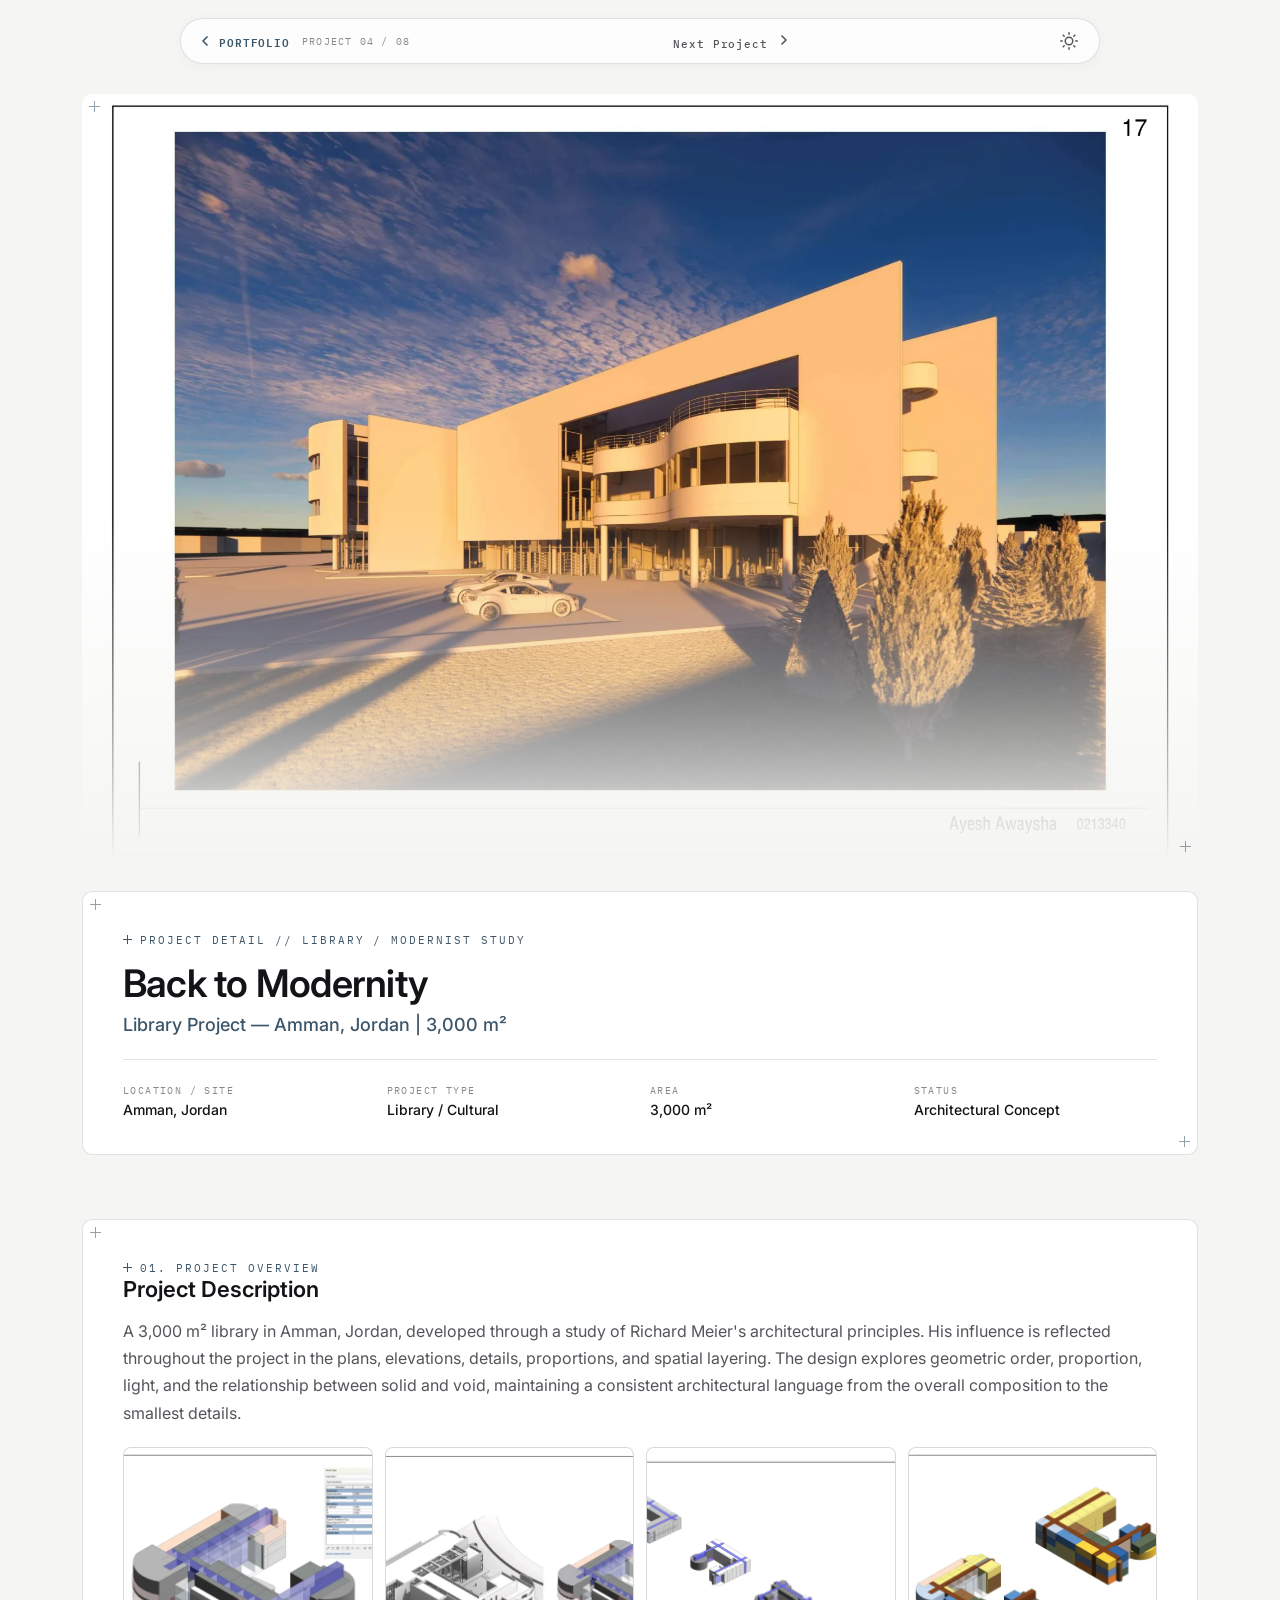
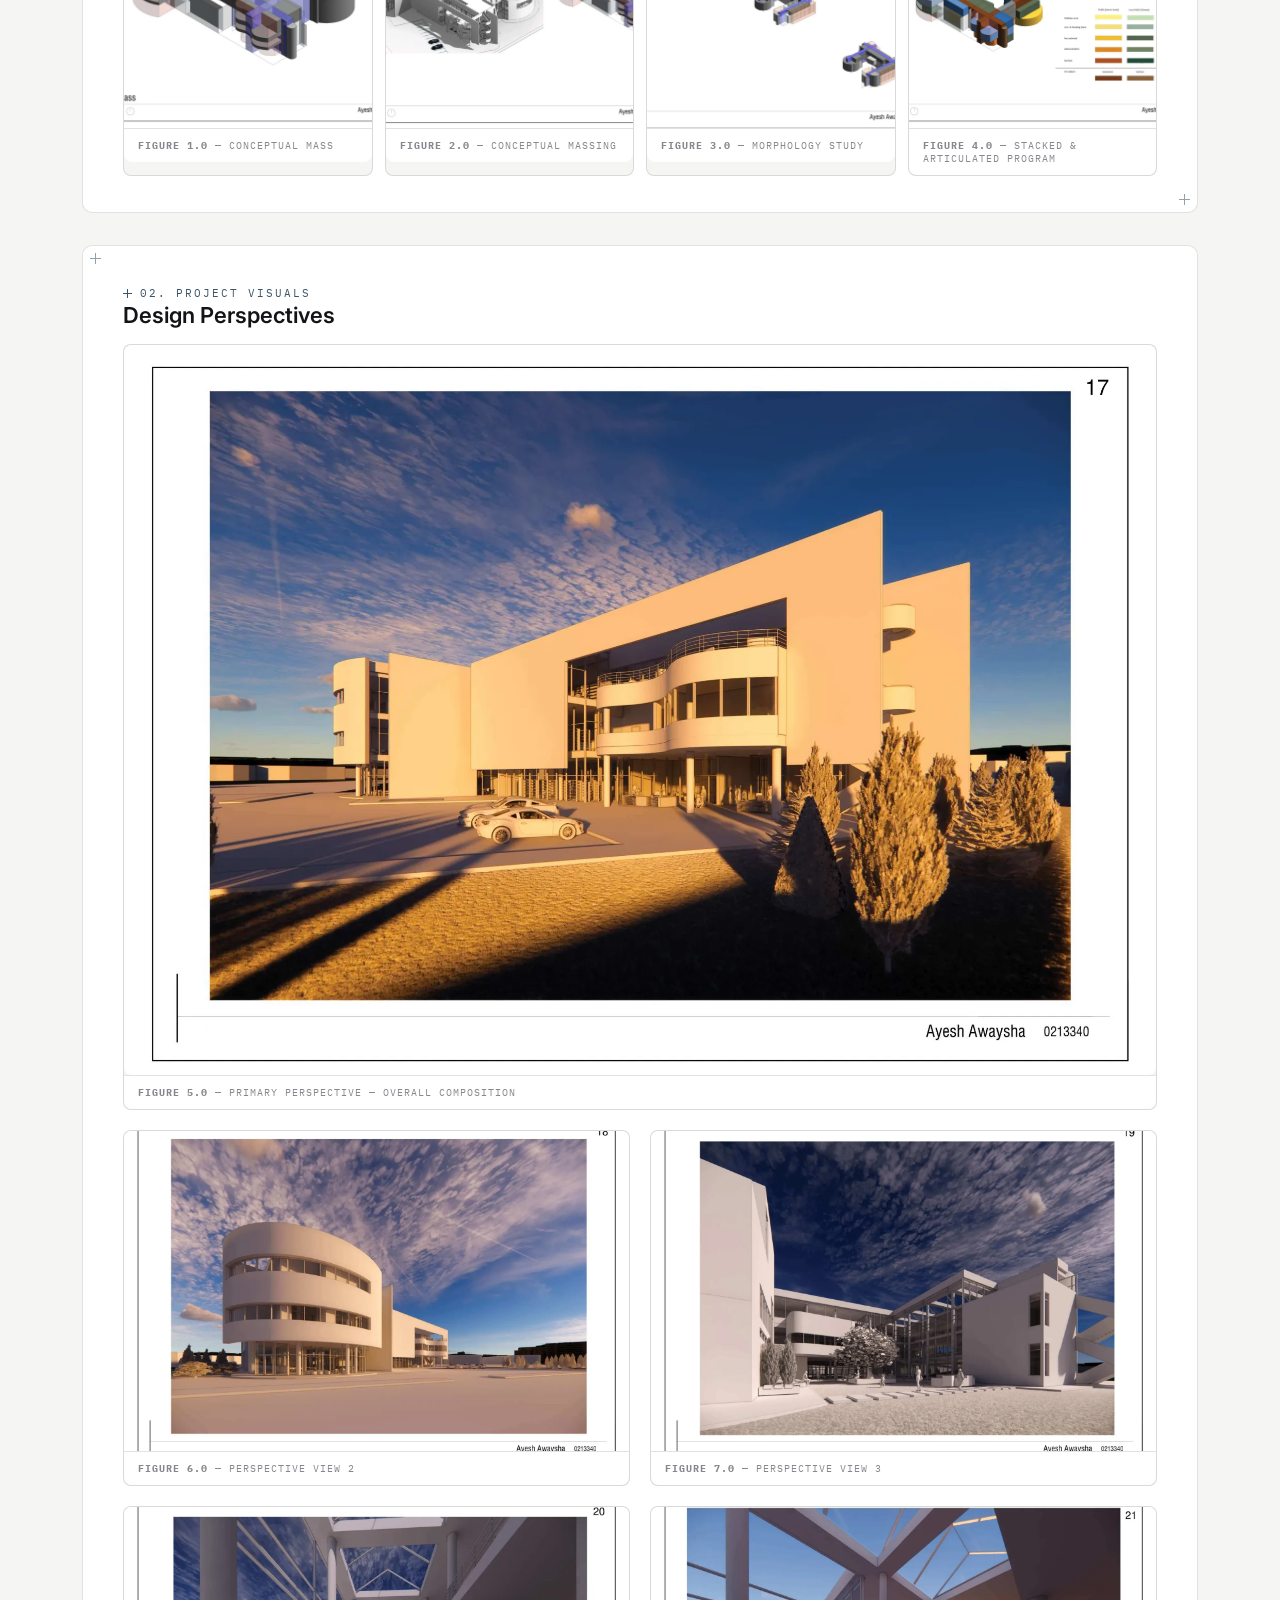
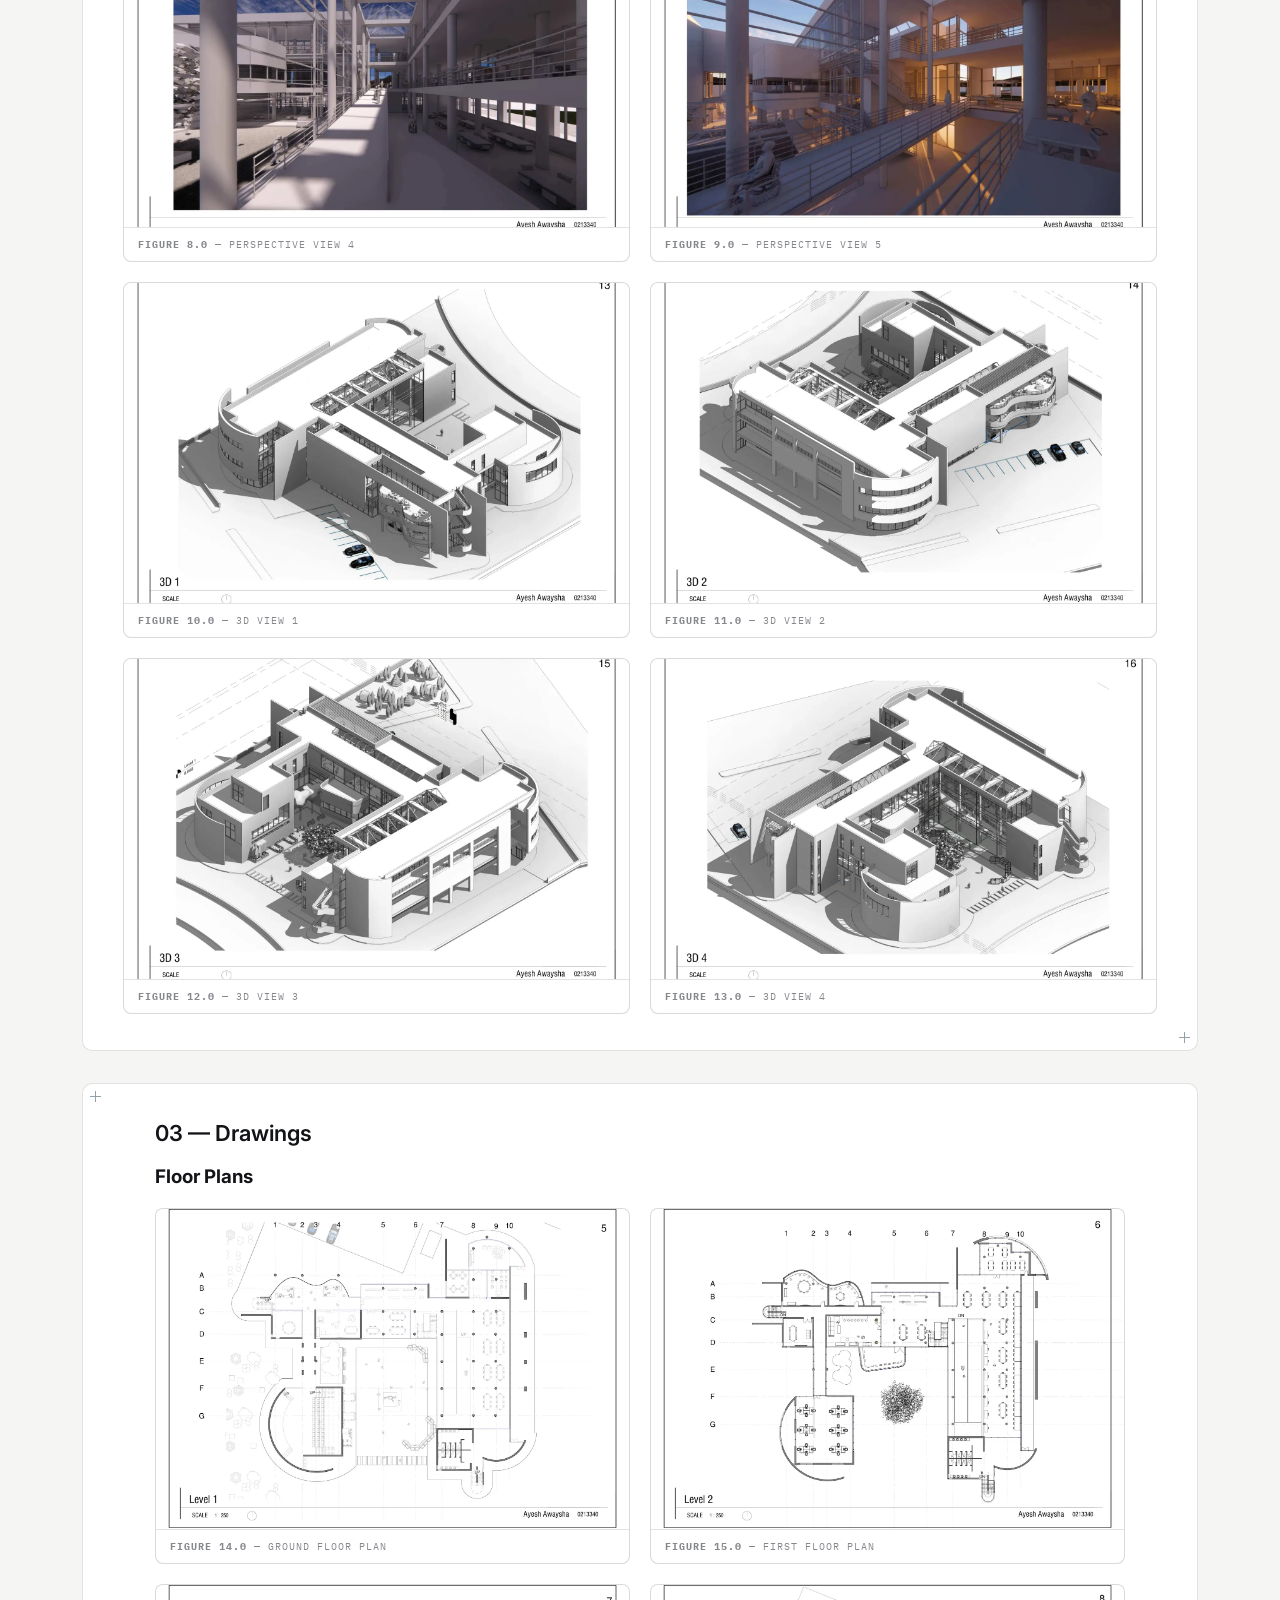
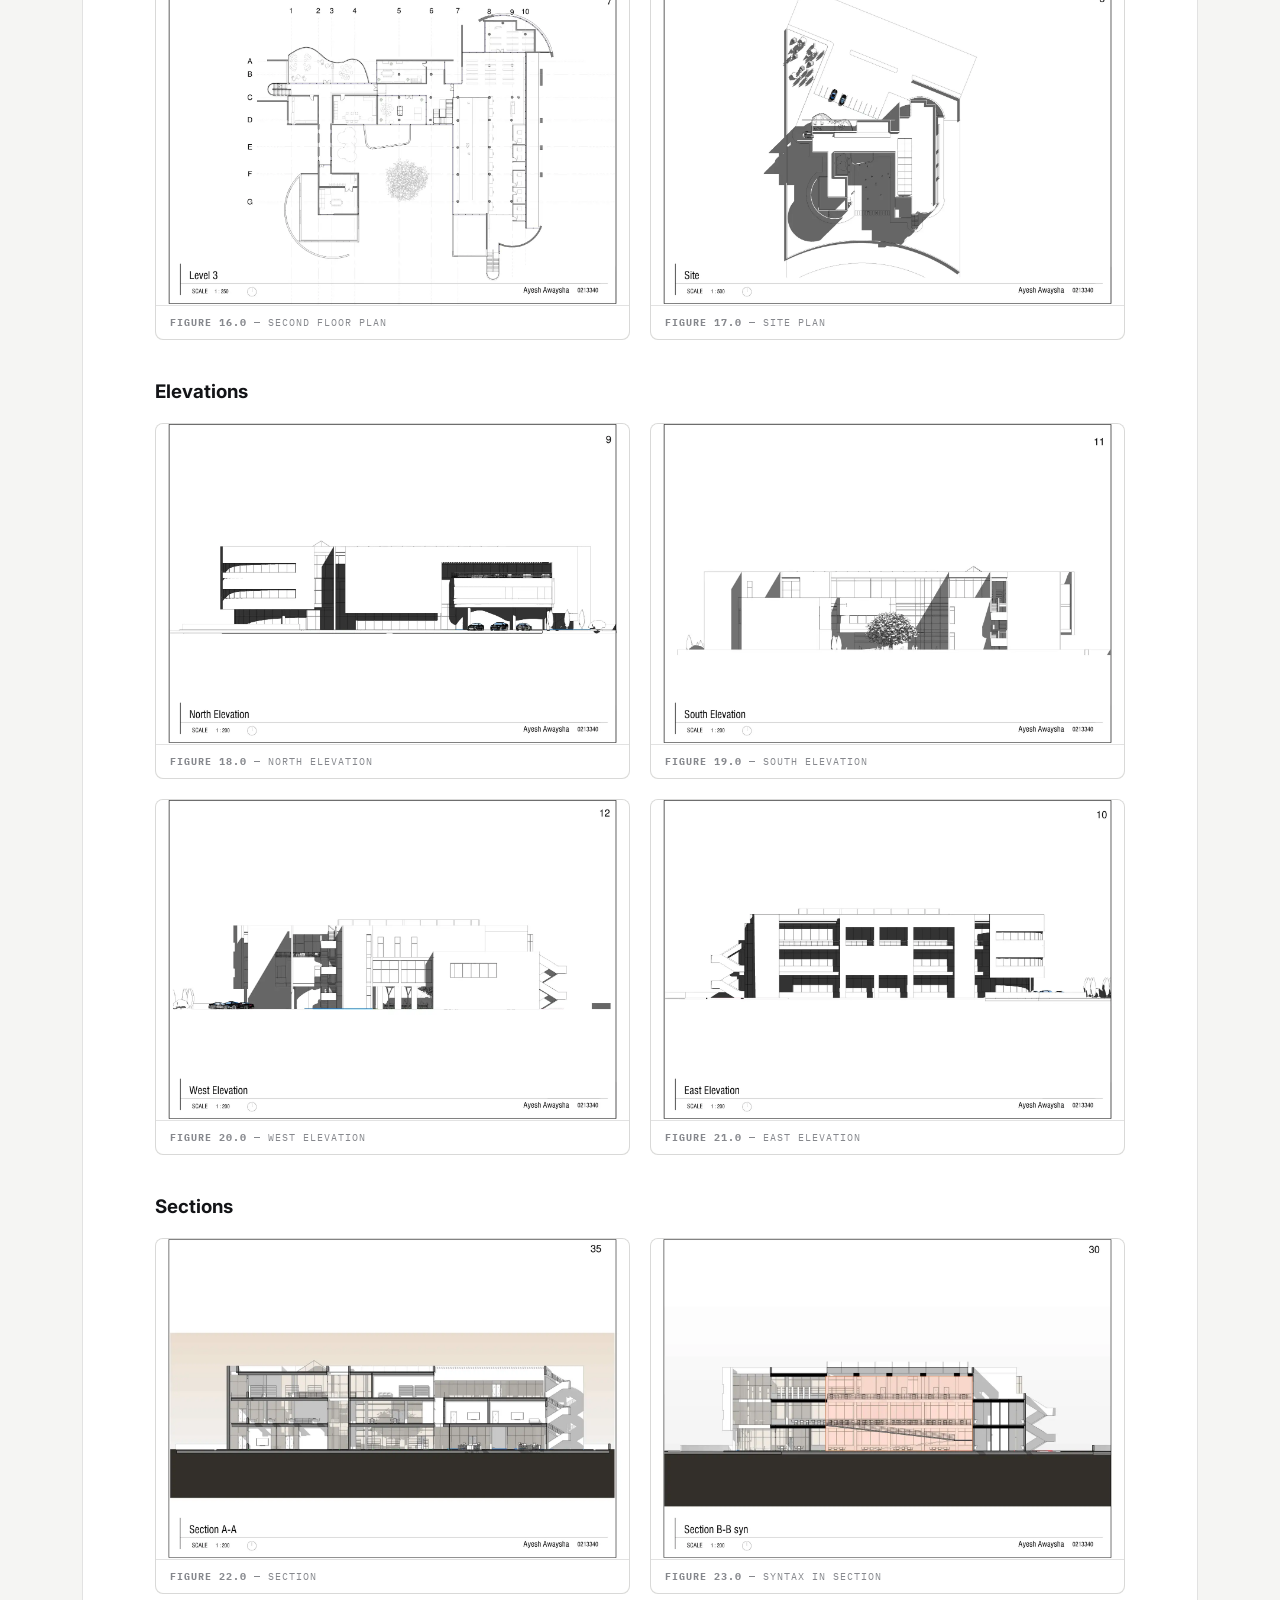
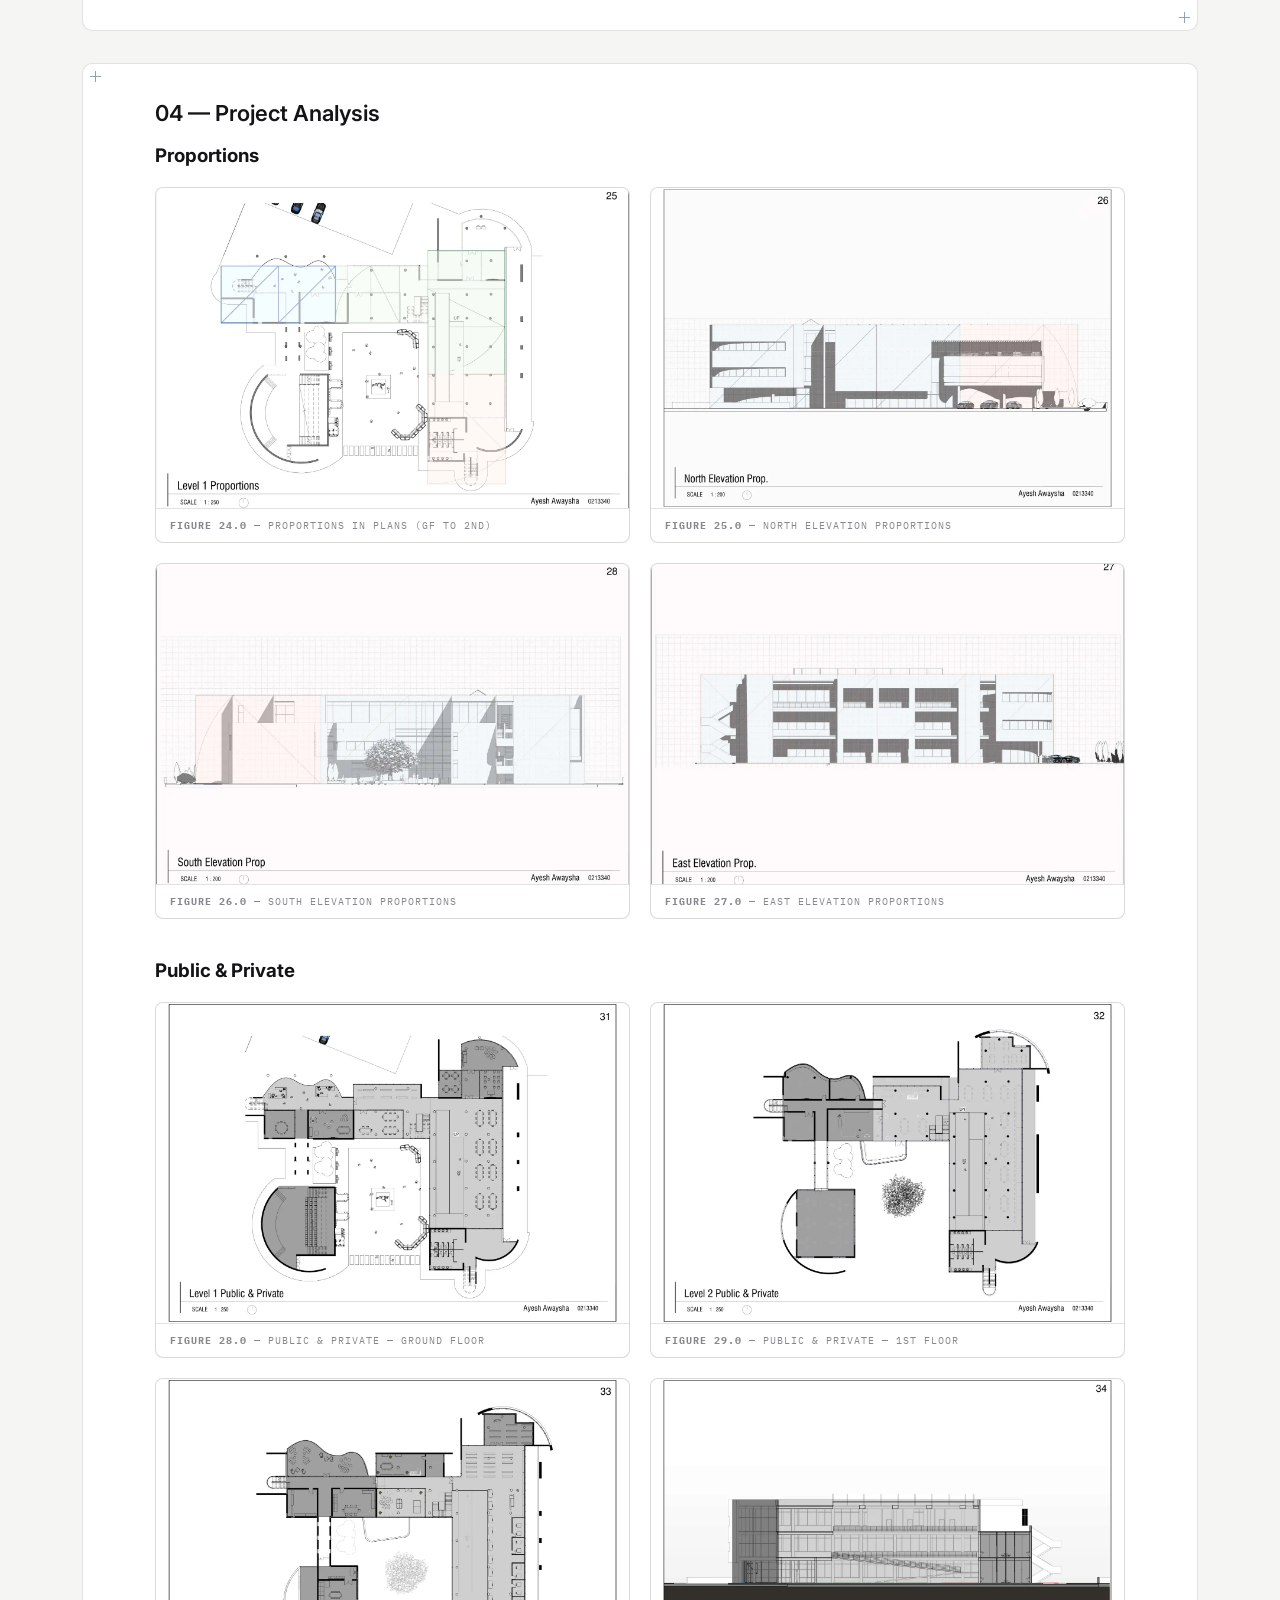
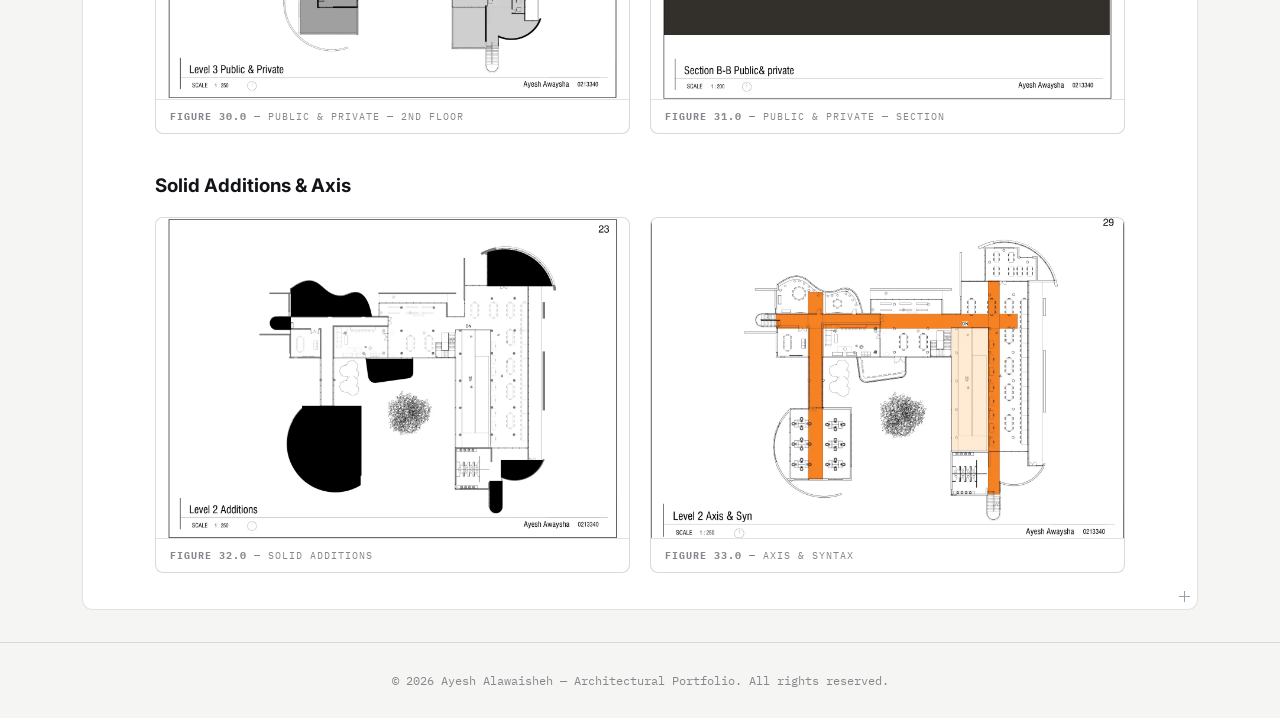
==== back-to-modernity.html @ 9405afe4 "back to modernity library" ====
<!DOCTYPE html>
<html lang="en">
<head>
  <meta charset="UTF-8">
  <meta name="viewport" content="width=device-width, initial-scale=1.0">
  <title>Back to Modernity | Ayesh Alawaisheh Portfolio</title>
  <meta name="description" content="Back to Modernity — Library Project, Amman, Jordan. A 3,000 m² library exploring Richard Meier's architectural principles.">
  <link rel="preconnect" href="https://fonts.googleapis.com">
  <link rel="preconnect" href="https://fonts.gstatic.com" crossorigin>
  <link href="https://fonts.googleapis.com/css2?family=IBM+Plex+Mono:ital,wght@0,400;0,500;0,600;1,400&family=Inter:wght@300;400;500;600;700&display=swap" rel="stylesheet">
  
  <link rel="stylesheet" href="project-style.css">
</head>
<body>

  <!-- Floating Nav -->
  <div class="nav-outer">
    <nav class="pill">
      <a href="index.html#work" class="back-btn">
        <svg width="16" height="16" viewBox="0 0 24 24" fill="none" stroke="currentColor" stroke-width="2.5" stroke-linecap="round" stroke-linejoin="round"><polyline points="15 18 9 12 15 6"/></svg> <span>Portfolio</span>
      </a>
      <div class="nav-project-tag mono">PROJECT 04 / 08</div>
      <a href="water-as-a-catalyzer.html" class="nav-next-btn">Next Project <svg width="16" height="16" viewBox="0 0 24 24" fill="none" stroke="currentColor" stroke-width="2.5" stroke-linecap="round" stroke-linejoin="round"><polyline points="9 18 15 12 9 6"/></svg></a>
      <button class="theme-toggle" id="themeToggle" aria-label="Toggle theme" title="Toggle dark/light mode">
        <svg class="sun-moon" viewBox="0 0 24 24" width="18" height="18" fill="none" stroke="currentColor" stroke-width="2" stroke-linecap="round" stroke-linejoin="round">
          <circle class="sun" cx="12" cy="12" r="5"/>
          <path class="moon" d="M12 3a9 9 0 1 0 9 9c-4 0-7-3-7-7 0-1 .2-2 .7-3z"/>
          <g class="rays">
            <line x1="12" y1="1" x2="12" y2="3"/><line x1="12" y1="21" x2="12" y2="23"/>
            <line x1="4.22" y1="4.22" x2="5.64" y2="5.64"/><line x1="18.36" y1="18.36" x2="19.78" y2="19.78"/>
            <line x1="1" y1="12" x2="3" y2="12"/><line x1="21" y1="12" x2="23" y2="12"/>
            <line x1="4.22" y1="19.78" x2="5.64" y2="18.36"/><line x1="18.36" y1="5.64" x2="19.78" y2="4.22"/>
          </g>
        </svg>
      </button>
    </nav>
  </div>

  <main class="wrap">
    <!-- Hero Header -->
    <section class="project-hero reveal-card">
      <div class="hero-image-wrap bp">
        <img src="modernity-hero.webp" alt="Back to Modernity" class="hero-img">
        <div class="hero-fade"></div>
      </div>

      <div class="project-header-card bp">
        <div class="eyebrow">PROJECT DETAIL // LIBRARY / MODERNIST STUDY</div>
        <h1>Back to Modernity</h1>
        <div class="project-subtitle">Library Project — Amman, Jordan | 3,000 m&sup2;</div>

        <div class="meta-grid">
          <div class="meta-item">
            <span class="meta-label">Location / Site</span>
            <span class="meta-value">Amman, Jordan</span>
          </div>
          <div class="meta-item">
            <span class="meta-label">Project Type</span>
            <span class="meta-value">Library / Cultural</span>
          </div>
          <div class="meta-item">
            <span class="meta-label">Area</span>
            <span class="meta-value">3,000 m&sup2;</span>
          </div>
          <div class="meta-item">
            <span class="meta-label">Status</span>
            <span class="meta-value">Architectural Concept</span>
          </div>
        </div>
      </div>
    </section>

    <!-- Overview Section -->
    <section class="section-card bp reveal-card">
      <div class="eyebrow">01. PROJECT OVERVIEW</div>
      <h2 class="section-title">Project Description</h2>
      <p class="project-summary">A 3,000 m&sup2; library in Amman, Jordan, developed through a study of Richard Meier's architectural principles. His influence is reflected throughout the project in the plans, elevations, details, proportions, and spatial layering. The design explores geometric order, proportion, light, and the relationship between solid and void, maintaining a consistent architectural language from the overall composition to the smallest details.</p>

      <div class="project-grid-4col" style="margin-top:20px;">
        <div class="project-grid-item">
          <img src="modernity-mass-concept.webp" alt="Conceptual mass" class="clickable-img">
          <span class="site-image-label"><strong>Figure 1.0</strong> — Conceptual mass</span>
        </div>
        <div class="project-grid-item">
          <img src="modernity-mass-nassing.webp" alt="Conceptual massing" class="clickable-img">
          <span class="site-image-label"><strong>Figure 2.0</strong> — Conceptual massing</span>
        </div>
        <div class="project-grid-item">
          <img src="modernity-morphology.webp" alt="Morphology" class="clickable-img">
          <span class="site-image-label"><strong>Figure 3.0</strong> — Morphology study</span>
        </div>
        <div class="project-grid-item">
          <img src="modernity-program.webp" alt="Stacked program" class="clickable-img">
          <span class="site-image-label"><strong>Figure 4.0</strong> — Stacked &amp; articulated program</span>
        </div>
      </div>
    </section>

    <!-- Project Visuals -->
    <section class="section-card bp reveal-card">
      <div class="eyebrow">02. PROJECT VISUALS</div>
      <h2 class="section-title">Design Perspectives</h2>

      <div class="site-image-wide">
        <img src="modernity-hero.webp" alt="Hero perspective" class="clickable-img">
        <span class="site-image-label"><strong>Figure 5.0</strong> — Primary perspective — overall composition</span>
      </div>

      <div class="project-grid-2col" style="margin-top:20px;">
        <div class="project-grid-item">
          <img src="modernity-pers-2.webp" alt="Perspective 2" class="clickable-img">
          <span class="site-image-label"><strong>Figure 6.0</strong> — Perspective view 2</span>
        </div>
        <div class="project-grid-item">
          <img src="modernity-pers-3.webp" alt="Perspective 3" class="clickable-img">
          <span class="site-image-label"><strong>Figure 7.0</strong> — Perspective view 3</span>
        </div>
      </div>
      <div class="project-grid-2col" style="margin-top:20px;">
        <div class="project-grid-item">
          <img src="modernity-pers-4.webp" alt="Perspective 4" class="clickable-img">
          <span class="site-image-label"><strong>Figure 8.0</strong> — Perspective view 4</span>
        </div>
        <div class="project-grid-item">
          <img src="modernity-pers-5.webp" alt="Perspective 5" class="clickable-img">
          <span class="site-image-label"><strong>Figure 9.0</strong> — Perspective view 5</span>
        </div>
      </div>

      <div class="project-grid-2col" style="margin-top:20px;">
        <div class="project-grid-item">
          <img src="modernity-3d-1.webp" alt="3D view 1" class="clickable-img">
          <span class="site-image-label"><strong>Figure 10.0</strong> — 3D view 1</span>
        </div>
        <div class="project-grid-item">
          <img src="modernity-3d-2.webp" alt="3D view 2" class="clickable-img">
          <span class="site-image-label"><strong>Figure 11.0</strong> — 3D view 2</span>
        </div>
      </div>
      <div class="project-grid-2col" style="margin-top:20px;">
        <div class="project-grid-item">
          <img src="modernity-3d-3.webp" alt="3D view 3" class="clickable-img">
          <span class="site-image-label"><strong>Figure 12.0</strong> — 3D view 3</span>
        </div>
        <div class="project-grid-item">
          <img src="modernity-3d-4.webp" alt="3D view 4" class="clickable-img">
          <span class="site-image-label"><strong>Figure 13.0</strong> — 3D view 4</span>
        </div>
      </div>
    </section>

    <section class="section-card bp reveal-card">
      <div class="wrap">
        <h2 class="section-title">03 — Drawings</h2>

        <h3 class="subsection-title">Floor Plans</h3>
        <div class="project-grid-2col" style="margin-top:20px;">
          <div class="project-grid-item">
            <img src="modernity-plan-gf.webp" alt="Ground floor plan" class="clickable-img">
            <span class="site-image-label"><strong>Figure 14.0</strong> — Ground Floor Plan</span>
          </div>
          <div class="project-grid-item">
            <img src="modernity-plan-first.webp" alt="First floor plan" class="clickable-img">
            <span class="site-image-label"><strong>Figure 15.0</strong> — First Floor Plan</span>
          </div>
        </div>
        <div class="project-grid-2col" style="margin-top:20px;">
          <div class="project-grid-item">
            <img src="modernity-plan-second.webp" alt="Second floor plan" class="clickable-img">
            <span class="site-image-label"><strong>Figure 16.0</strong> — Second Floor Plan</span>
          </div>
          <div class="project-grid-item">
            <img src="modernity-plan-site.webp" alt="Site plan" class="clickable-img">
            <span class="site-image-label"><strong>Figure 17.0</strong> — Site Plan</span>
          </div>
        </div>

        <h3 class="subsection-title" style="margin-top:40px;">Elevations</h3>
        <div class="project-grid-2col" style="margin-top:20px;">
          <div class="project-grid-item">
            <img src="modernity-elev-north.webp" alt="North elevation" class="clickable-img">
            <span class="site-image-label"><strong>Figure 18.0</strong> — North Elevation</span>
          </div>
          <div class="project-grid-item">
            <img src="modernity-elev-south.webp" alt="South elevation" class="clickable-img">
            <span class="site-image-label"><strong>Figure 19.0</strong> — South Elevation</span>
          </div>
        </div>
        <div class="project-grid-2col" style="margin-top:20px;">
          <div class="project-grid-item">
            <img src="modernity-elev-west.webp" alt="West elevation" class="clickable-img">
            <span class="site-image-label"><strong>Figure 20.0</strong> — West Elevation</span>
          </div>
          <div class="project-grid-item">
            <img src="modernity-elev-east.webp" alt="East elevation" class="clickable-img">
            <span class="site-image-label"><strong>Figure 21.0</strong> — East Elevation</span>
          </div>
        </div>

        <h3 class="subsection-title" style="margin-top:40px;">Sections</h3>
        <div class="project-grid-2col" style="margin-top:20px;">
          <div class="project-grid-item">
            <img src="modernity-section.webp" alt="Section" class="clickable-img">
            <span class="site-image-label"><strong>Figure 22.0</strong> — Section</span>
          </div>
          <div class="project-grid-item">
            <img src="modernity-syntax-section.webp" alt="Syntax in section" class="clickable-img">
            <span class="site-image-label"><strong>Figure 23.0</strong> — Syntax in Section</span>
          </div>
        </div>
      </div>
    </section>

    <section class="section-card bp reveal-card">
      <div class="wrap">
        <h2 class="section-title">04 — Project Analysis</h2>

        <h3 class="subsection-title">Proportions</h3>

        <div class="project-grid-2col" style="margin-top:20px;">
          <div class="project-grid-item">
            <img src="modernity-prop-plan.webp" alt="Proportions in plans" class="clickable-img">
            <span class="site-image-label"><strong>Figure 24.0</strong> — Proportions in Plans (GF to 2nd)</span>
          </div>
          <div class="project-grid-item">
            <img src="modernity-prop-north.webp" alt="North elevation proportions" class="clickable-img">
            <span class="site-image-label"><strong>Figure 25.0</strong> — North Elevation Proportions</span>
          </div>
        </div>
        <div class="project-grid-2col" style="margin-top:20px;">
          <div class="project-grid-item">
            <img src="modernity-prop-south.webp" alt="South elevation proportions" class="clickable-img">
            <span class="site-image-label"><strong>Figure 26.0</strong> — South Elevation Proportions</span>
          </div>
          <div class="project-grid-item">
            <img src="modernity-prop-east.webp" alt="East elevation proportions" class="clickable-img">
            <span class="site-image-label"><strong>Figure 27.0</strong> — East Elevation Proportions</span>
          </div>
        </div>

        <h3 class="subsection-title" style="margin-top:40px;">Public & Private</h3>
        <div class="project-grid-2col" style="margin-top:20px;">
          <div class="project-grid-item">
            <img src="modernity-pp-gf.webp" alt="Public and private GF" class="clickable-img">
            <span class="site-image-label"><strong>Figure 28.0</strong> — Public & Private — Ground Floor</span>
          </div>
          <div class="project-grid-item">
            <img src="modernity-pp-first.webp" alt="Public and private 1st floor" class="clickable-img">
            <span class="site-image-label"><strong>Figure 29.0</strong> — Public & Private — 1st Floor</span>
          </div>
        </div>
        <div class="project-grid-2col" style="margin-top:20px;">
          <div class="project-grid-item">
            <img src="modernity-pp-second.webp" alt="Public and private 2nd floor" class="clickable-img">
            <span class="site-image-label"><strong>Figure 30.0</strong> — Public & Private — 2nd Floor</span>
          </div>
          <div class="project-grid-item">
            <img src="modernity-pp-section.webp" alt="Public and private in section" class="clickable-img">
            <span class="site-image-label"><strong>Figure 31.0</strong> — Public & Private — Section</span>
          </div>
        </div>

        <h3 class="subsection-title" style="margin-top:40px;">Solid Additions & Axis</h3>
        <div class="project-grid-2col" style="margin-top:20px;">
          <div class="project-grid-item">
            <img src="modernity-solid-additions.webp" alt="Solid additions" class="clickable-img">
            <span class="site-image-label"><strong>Figure 32.0</strong> — Solid Additions</span>
          </div>
          <div class="project-grid-item">
            <img src="modernity-axis-syntax.webp" alt="Axis and syntax" class="clickable-img">
            <span class="site-image-label"><strong>Figure 33.0</strong> — Axis & Syntax</span>
          </div>
        </div>
      </div>
    </section>
  </main>

  <footer>
    <div class="wrap mono" style="font-size:12px;">
      &copy; 2026 Ayesh Alawaisheh — Architectural Portfolio. All rights reserved.
    </div>
  </footer>

<script>
(function() {
  var cards = document.querySelectorAll('.reveal-card');
  var observer = new IntersectionObserver(function(entries) {
    entries.forEach(function(entry) {
      if (entry.isIntersecting) {
        entry.target.classList.add('visible');
      } else {
        entry.target.classList.remove('visible');
      }
    });
  }, { threshold: 0.15 });
  cards.forEach(function(card) { observer.observe(card); });
})();
</script>

<div id="lightbox" class="lightbox">
  <span class="lightbox-close" onclick="closeLightbox()">&times;</span>
  <span class="lightbox-nav lightbox-prev" onclick="navigateLightbox(-1)">&#10094;</span>
  <span class="lightbox-nav lightbox-next" onclick="navigateLightbox(1)">&#10095;</span>
  <img class="lightbox-content" id="lightbox-img">
  <span class="lightbox-counter" id="lightbox-counter"></span>
</div>

<script>
var lightboxImages = [];
var currentIndex = 0;

document.querySelectorAll('.clickable-img').forEach(function(img, i) {
  lightboxImages.push(img);
  img.addEventListener('click', function(e) {
    e.stopPropagation();
    currentIndex = i;
    openLightbox();
  });
});

function openLightbox() {
  var img = document.getElementById('lightbox-img');
  img.classList.remove('fade-out');
  img.src = lightboxImages[currentIndex].src;
  document.getElementById('lightbox-counter').textContent = (currentIndex + 1) + ' / ' + lightboxImages.length;
  document.getElementById('lightbox').style.display = 'flex';
}

function navigateLightbox(dir) {
  var img = document.getElementById('lightbox-img');
  img.classList.add('fade-out');
  setTimeout(function() {
    currentIndex += dir;
    if (currentIndex < 0) currentIndex = lightboxImages.length - 1;
    if (currentIndex >= lightboxImages.length) currentIndex = 0;
    img.src = lightboxImages[currentIndex].src;
    img.classList.remove('fade-out');
    document.getElementById('lightbox-counter').textContent = (currentIndex + 1) + ' / ' + lightboxImages.length;
  }, 200);
}

function closeLightbox() {
  document.getElementById('lightbox').style.display = 'none';
}

document.getElementById('lightbox').addEventListener('click', function(e) {
  if (e.target === this) closeLightbox();
});

document.addEventListener('keydown', function(e) {
  if (document.getElementById('lightbox').style.display === 'flex') {
    if (e.key === 'ArrowLeft') { e.preventDefault(); navigateLightbox(-1); }
    if (e.key === 'ArrowRight') { e.preventDefault(); navigateLightbox(1); }
    if (e.key === 'Escape') { e.preventDefault(); closeLightbox(); }
  }
});
</script>

<script>
(function() {
  var btn = document.getElementById('themeToggle');
  var saved = localStorage.getItem('theme') || 'light';
  document.documentElement.setAttribute('data-theme', saved);
  btn.addEventListener('click', function() {
    var current = document.documentElement.getAttribute('data-theme');
    var next = current === 'dark' ? 'light' : 'dark';
    document.documentElement.setAttribute('data-theme', next);
    localStorage.setItem('theme', next);
  });
})();
</script>

</body>
</html>
---- project-style.css ----
﻿:root {
      --max: 1180px;
      --radius: 10px;
    }
    [data-theme="light"]{
      --bg: #F5F5F3;
      --bg-soft: #EFEFEC;
      --surface: #FFFFFF;
      --surface-2: #E7E6E1;
      --border: rgba(17,18,20,0.12);
      --border-strong: rgba(17,18,20,0.24);
      --text: #131417;
      --text-soft: #53555A;
      --text-dim: #86888D;
      --accent: #3C5568;
      --accent-soft: rgba(60,85,104,0.10);
    }
    [data-theme="dark"]{
      --bg: #121212;
      --bg-soft: #1A1A1A;
      --surface: #1E1E1E;
      --surface-2: #282828;
      --border: rgba(255,255,255,0.10);
      --border-strong: rgba(255,255,255,0.20);
      --text: #F0F0F0;
      --text-soft: #B0B0B0;
      --text-dim: #787878;
      --accent: #8AB0D6;
      --accent-soft: rgba(138,176,214,0.12);
    }
    * { box-sizing: border-box; }
    html { scroll-behavior: smooth; }
    body {
      margin: 0; background: var(--bg); color: var(--text);
      font-family: 'Inter', sans-serif; font-weight: 400;
      -webkit-font-smoothing: antialiased;
      overflow-x: hidden;
    }
    ::selection { background: var(--accent); color: #FFFFFF; }
    .theme-toggle {
      background: none; border: none; cursor: pointer; line-height: 1;
      padding: 5px; border-radius: 6px; transition: background .2s; margin-left: auto;
      display: flex; align-items: center; justify-content: center;
      color: var(--text-soft);
    }
    .theme-toggle:hover { background: var(--surface-2); color: var(--text); }
    .sun-moon { transition: transform .4s ease; }
    .moon { opacity: 0; }
    [data-theme="dark"] .sun-moon { transform: rotate(90deg); }
    [data-theme="dark"] .sun { opacity: 0; }
    [data-theme="dark"] .rays { opacity: 0; }
    [data-theme="dark"] .moon { opacity: 1; }
    a { color: inherit; text-decoration: none; }
    img { max-width: 100%; display: block; }
    .wrap { max-width: var(--max); margin: 0 auto; padding: 0 32px; }
    @media (max-width: 700px) { .wrap { padding: 0 20px; } }
    .mono { font-family: 'IBM Plex Mono', monospace; }
    
    .eyebrow {
      font-family: 'IBM Plex Mono', monospace; font-size: 11px; letter-spacing: 0.18em;
      text-transform: uppercase; color: var(--accent);
      display: inline-flex; align-items: center; gap: 8px;
    }
    .eyebrow::before {
      content: ''; width: 9px; height: 9px; background-repeat: no-repeat;
      background-image:
        linear-gradient(var(--accent), var(--accent)),
        linear-gradient(var(--accent), var(--accent));
      background-size: 9px 1px, 1px 9px;
      background-position: center, center;
    }

    /* BLUEPRINT MARKS */
    .bp { position: relative; }
    .bp::before, .bp::after,
    .bp .bp-nw, .bp .bp-ne, .bp .bp-sw, .bp .bp-se {
      content: ''; position: absolute; width: 11px; height: 11px; pointer-events: none; opacity: 0.55;
      background-image:
        linear-gradient(var(--accent), var(--accent)),
        linear-gradient(var(--accent), var(--accent));
      background-repeat: no-repeat;
      background-size: 11px 1px, 1px 11px;
      background-position: center, center;
    }
    .bp::before { top: 7px; left: 7px; }
    .bp::after { bottom: 7px; right: 7px; }

    /* NAV BAR */
    .nav-outer {
      position: sticky; top: 18px; z-index: 100;
      display: flex; justify-content: center; padding: 0 20px;
    }
    nav.pill {
      width: 100%; max-width: 920px;
      display: flex; align-items: center; gap: 12px;
      background: color-mix(in srgb, var(--surface) 80%, transparent);
      backdrop-filter: blur(16px); -webkit-backdrop-filter: blur(16px);
      border: 1px solid var(--border); border-radius: 100px;
      padding: 8px 16px;
      box-shadow: 0 2px 12px rgba(0,0,0,0.04);
    }
    .back-btn {
      font-family: 'IBM Plex Mono', monospace; font-size: 11px; letter-spacing: 0.08em;
      text-transform: uppercase; color: var(--accent); font-weight: 600;
      display: flex; align-items: center; gap: 6px; transition: color .2s ease;
      white-space: nowrap;
    }
    .back-btn:hover { color: var(--text); }
    .back-btn:hover span:first-child {
      transform: translateX(-3px);
    }
    .back-btn span:first-child {
      font-size: clamp(14px, 2vw, 20px);
      line-height: 1;
      display: inline-block;
      transition: transform 0.2s ease;
    }

    .nav-project-tag {
      font-family: 'IBM Plex Mono', monospace; font-size: 10px; letter-spacing: 0.12em;
      color: var(--text-dim); text-transform: uppercase;
      margin-right: auto;
    }

    .nav-next-btn {
      font-family: 'IBM Plex Mono', monospace; font-size: 11px; letter-spacing: 0.08em;
      color: var(--text-soft); font-weight: 500; transition: color .2s ease;
      white-space: nowrap;
    }
    .nav-next-btn:hover { color: var(--accent); }

    /* HERO SECTION */
    .project-hero { padding: 48px 0 32px; }
    .project-header-card {
      background: var(--surface); border: 1px solid var(--border);
      border-radius: var(--radius); padding: 36px 40px; margin-bottom: 32px;
    }
    .project-hero h1 {
      font-size: 38px; font-weight: 600; margin: 12px 0 8px; letter-spacing: -0.02em; color: var(--text);
    }
    @media (max-width: 700px) { .project-hero h1 { font-size: 28px; } }
    .project-subtitle {
      font-size: 18px; color: var(--accent); font-weight: 500; margin-bottom: 24px;
    }

    /* META GRID */
    .meta-grid {
      display: grid; grid-template-columns: repeat(4, 1fr); gap: 20px;
      padding-top: 24px; border-top: 1px solid var(--border);
    }
    @media (max-width: 800px) { .meta-grid { grid-template-columns: repeat(2, 1fr); } }
    @media (max-width: 480px) { .meta-grid { grid-template-columns: 1fr; } }
    
    .meta-item { display: flex; flex-direction: column; gap: 4px; }
    .meta-label {
      font-family: 'IBM Plex Mono', monospace; font-size: 10px; letter-spacing: 0.14em;
      text-transform: uppercase; color: var(--text-dim);
    }
    .meta-value { font-size: 14px; font-weight: 500; color: var(--text); }

    /* HERO MEDIA CONTAINER */
    .hero-media {
      background: var(--surface); border: 1px solid var(--border);
      border-radius: var(--radius); overflow: hidden; margin-bottom: 40px;
    }

    /* SECTION BOXES */
    .section-card {
      background: var(--surface); border: 1px solid var(--border);
      border-radius: var(--radius); padding: 36px 40px; margin-bottom: 32px;
    }
    @media (max-width: 700px) { .section-card { padding: 24px 20px; } }
    
    .section-title {
      font-size: 22px; font-weight: 600; margin: 0 0 16px; color: var(--text);
      display: flex; align-items: center; justify-content: space-between; flex-wrap: wrap; gap: 10px;
    }

    .project-summary {
      font-size: 16px; line-height: 1.7; color: var(--text-soft); margin-bottom: 0;
    }

    /* PILLARS GRID */
    .pillars-grid {
      display: grid; grid-template-columns: repeat(3, 1fr); gap: 20px; margin-top: 24px;
    }
    @media (max-width: 800px) { .pillars-grid { grid-template-columns: 1fr; } }
    
    .pillar-card {
      background: var(--bg); border: 1px solid var(--border);
      border-radius: 8px; padding: 24px; transition: border-color .2s ease;
    }
    .pillar-card:hover { border-color: var(--accent); }
    .pillar-title { font-size: 15px; font-weight: 600; color: var(--accent); margin-bottom: 8px; }
    .pillar-text { font-size: 13px; line-height: 1.6; color: var(--text-soft); margin: 0; }

    /* GALLERY SKELETON GRID */
    .gallery-grid {
      display: grid; grid-template-columns: repeat(2, 1fr); gap: 24px; margin-top: 20px;
    }
    @media (max-width: 700px) { .gallery-grid { grid-template-columns: 1fr; } }

    .gallery-item {
      background: var(--bg); border: 1px solid var(--border);
      border-radius: 8px; overflow: hidden; display: flex; flex-direction: column;
    }
    .gallery-thumb {
      aspect-ratio: 16/10;
      background: repeating-linear-gradient(135deg, var(--surface-2), var(--surface-2) 10px, var(--surface) 10px, var(--surface) 20px);
      display: flex; flex-direction: column; align-items: center; justify-content: center;
      padding: 24px; text-align: center; border-bottom: 1px solid var(--border);
    }
    .gallery-caption {
      padding: 16px 20px; font-size: 13px; color: var(--text-soft); background: var(--surface);
    }
    .gallery-caption strong {
      display: block; font-family: 'IBM Plex Mono', monospace; font-size: 11px;
      color: var(--accent); text-transform: uppercase; margin-bottom: 4px;
    }

    /* SPECS TABLE */
    .specs-table {
      width: 100%; border-collapse: collapse; margin-top: 16px;
    }
    .specs-table th, .specs-table td {
      padding: 12px 16px; text-align: left; border-bottom: 1px solid var(--border); font-size: 13px;
    }
    .specs-table th {
      font-family: 'IBM Plex Mono', monospace; font-size: 11px; letter-spacing: 0.1em;
      text-transform: uppercase; color: var(--text-dim); background: var(--bg); width: 35%;
    }
    .specs-table td { color: var(--text-soft); }

    /* BOTTOM NAV */
    .project-nav-footer {
      display: flex; align-items: center; justify-content: space-between;
      gap: 20px; padding: 32px 0 60px; border-top: 1px solid var(--border); margin-top: 40px;
    }
    .proj-nav-link {
      display: flex; flex-direction: column; gap: 4px; padding: 16px 24px;
      background: var(--surface); border: 1px solid var(--border); border-radius: 8px;
      transition: all .25s ease; max-width: 45%;
    }
    .proj-nav-link:hover { border-color: var(--accent); transform: translateY(-2px); }
    .proj-nav-label {
      font-family: 'IBM Plex Mono', monospace; font-size: clamp(11px, 1.2vw, 14px); letter-spacing: 0.12em;
      text-transform: uppercase; color: var(--accent);
    }
    .proj-nav-title { font-size: 14px; font-weight: 600; color: var(--text); }

    /* FOOTER */
    /* DRAWINGS GRID */
    .drawings-grid {
      display: grid;
      grid-template-columns: repeat(2, 1fr);
      gap: 20px;
      margin-bottom: 24px;
    }
    @media (max-width: 700px) {
      .drawings-grid { grid-template-columns: 1fr; }
    }
    .drawings-grid .site-image {
      background: var(--bg);
      border: 1px solid var(--border);
      border-radius: 8px;
      transition: transform 0.4s cubic-bezier(0.22, 1, 0.36, 1), opacity 0.4s ease;
      position: relative;
      z-index: 1;
    }
    .drawings-grid .site-image img {
      width: 100%;
      height: auto;
      display: block;
      cursor: zoom-in;
      border-radius: 8px;
    }
    .drawings-grid .span-full {
      grid-column: 1 / -1;
    }
    .drawings-grid .site-image-label {
      display: block;
      padding: 10px 14px;
      font-family: 'IBM Plex Mono', monospace;
      font-size: 10px;
      letter-spacing: 0.1em;
      text-transform: uppercase;
      color: var(--text-dim);
      background: var(--surface);
      border-radius: 0 0 8px 8px;
      border-top: 1px solid var(--border);
    }
    .drawings-grid:has(.site-image:hover) .site-image:not(:hover) {
      transform: scale(0.92);
      opacity: 0.65;
      z-index: 0;
    }
    .drawings-grid .site-image:hover {
      transform: scale(1.05);
      z-index: 2;
    }

    /* SITE ANALYSIS */
    .site-analysis-grid {
      display: grid;
      grid-template-columns: repeat(3, 1fr);
      gap: 20px;
      margin-bottom: 24px;
    }
    @media (max-width: 700px) {
      .site-analysis-grid { grid-template-columns: 1fr; }
    }
    .site-image-wide {
      margin-bottom: 20px;
      background: var(--bg);
      border: 1px solid var(--border);
      border-radius: 8px;
    }
    .site-image-wide img {
      width: 100%;
      height: auto;
      display: block;
    }
    .site-image {
      background: var(--bg);
      border: 1px solid var(--border);
      border-radius: 8px;
    }
    .site-image img, .site-image-wide img {
      width: 100%;
      height: auto;
      display: block;
      cursor: zoom-in;
      border-radius: 8px;
    }
    .site-image-label {
      display: block;
      padding: 10px 14px;
      font-family: 'IBM Plex Mono', monospace;
      font-size: 10px;
      letter-spacing: 0.1em;
      text-transform: uppercase;
      color: var(--text-dim);
      background: var(--surface);
      border-radius: 0 0 8px 8px;
      border-top: 1px solid var(--border);
    }

    /* MORPH GRID */
    .morph-grid {
      display: grid;
      grid-template-columns: repeat(3, 1fr);
      gap: 16px;
    }
    @media (max-width: 700px) {
      .morph-grid { grid-template-columns: 1fr; }
    }
    .morph-item {
      background: var(--bg);
      border: 1px solid var(--border);
      border-radius: 8px;
      overflow: hidden;
      transition: transform 0.4s cubic-bezier(0.22, 1, 0.36, 1), opacity 0.4s ease;
      position: relative;
      z-index: 1;
    }
    .morph-item img {
      width: 100%;
      height: auto;
      display: block;
      cursor: zoom-in;
    }
    .morph-grid:has(.morph-item:hover) .morph-item:not(:hover) {
      transform: scale(0.92);
      opacity: 0.65;
      z-index: 0;
    }
    .morph-grid .morph-item:hover {
      transform: scale(1.05);
      z-index: 2;
    }

    /* IMAGE HOVER ZOOM */
    .site-image, .site-image-wide {
      transition: transform 0.4s cubic-bezier(0.22, 1, 0.36, 1), opacity 0.4s ease;
      position: relative;
      z-index: 1;
    }
    .site-analysis-grid:has(.site-image:hover) .site-image:not(:hover) {
      transform: scale(0.92);
      opacity: 0.65;
      z-index: 0;
    }
    .site-analysis-grid .site-image:hover {
      transform: scale(1.05);
      z-index: 2;
    }
    .site-image-wide:hover {
      transform: scale(1.02);
    }

    /* SCROLL REVEAL */
    .reveal-card {
      opacity: 0;
      transform: scale(0.96) rotate(-0.4deg);
      transition: opacity 0.7s cubic-bezier(0.22, 1, 0.36, 1), transform 0.7s cubic-bezier(0.22, 1, 0.36, 1);
    }
    .reveal-card.visible {
      opacity: 1;
      transform: scale(1) rotate(0deg);
    }

    /* PROJECT 2-COL GRID */
    .project-grid-2col {
      display: grid;
      grid-template-columns: repeat(2, 1fr);
      gap: 20px;
    }
    .project-grid-3col {
      display: grid;
      grid-template-columns: repeat(3, 1fr);
      gap: 16px;
    }
    .project-grid-4col {
      display: grid;
      grid-template-columns: repeat(4, 1fr);
      gap: 12px;
    }
    .project-grid-3col .project-grid-item img { height:260px; object-fit:cover; }
    @media (max-width: 700px) {
      .project-grid-2col { grid-template-columns: 1fr; }
      .project-grid-3col { grid-template-columns: 1fr; }
      .project-grid-4col { grid-template-columns: repeat(2, 1fr); }
      .project-grid-2col .project-grid-item img,
      .project-grid-3col .project-grid-item img,
      .project-grid-4col .project-grid-item img { height:auto; }
    }
    .project-grid-item {
      background: var(--bg);
      border: 1px solid var(--border);
      border-radius: 8px;
      overflow: hidden;
      transition: transform 0.4s cubic-bezier(0.22, 1, 0.36, 1), opacity 0.4s ease;
      position: relative;
      z-index: 1;
    }
    .project-grid-item img {
      width: 100%;
      height: auto;
      display: block;
      cursor: zoom-in;
    }
    .bw { filter: grayscale(1); }
    .project-grid-2col .project-grid-item img { height:320px; object-fit:cover; }
    .project-grid-4col .project-grid-item img { height:280px; object-fit:cover; }
    .project-grid-2col:has(.project-grid-item:hover) .project-grid-item:not(:hover),
    .project-grid-3col:has(.project-grid-item:hover) .project-grid-item:not(:hover),
    .project-grid-4col:has(.project-grid-item:hover) .project-grid-item:not(:hover) {
      transform: scale(0.92);
      opacity: 0.65;
      z-index: 0;
    }
    .project-grid-2col .project-grid-item:hover,
    .project-grid-3col .project-grid-item:hover,
    .project-grid-4col .project-grid-item:hover {
      transform: scale(1.05);
      z-index: 2;
    }

    /* HERO IMAGE */
    .hero-image-wrap {
      position: relative;
      width: 100%;
      border-radius: var(--radius);
      overflow: hidden;
      margin-bottom: 32px;
      background: var(--surface-2);
      line-height: 0;
    }
    .hero-img {
      width: 100%;
      height: auto;
      display: block;
      max-height: 85vh;
      object-fit: cover;
    }
    .hero-fade {
      position: absolute;
      bottom: 0;
      left: 0;
      right: 0;
      height: 45%;
      background: linear-gradient(to bottom, transparent, var(--bg));
      pointer-events: none;
    }

    /* LIGHTBOX */
    .lightbox {
      display: none; position: fixed; z-index: 9999;
      left: 0; top: 0; width: 100%; height: 100%;
      background: rgba(0,0,0,0.88);
      align-items: center; justify-content: center;
      cursor: pointer;
    }
    .lightbox-content {
      max-width: 92vw; max-height: 92vh;
      object-fit: contain; border-radius: 4px;
      box-shadow: 0 8px 40px rgba(0,0,0,0.5);
      transition: opacity 0.25s ease;
    }
    .lightbox-content.fade-out {
      opacity: 0;
    }
    .lightbox-close {
      position: absolute; top: 24px; right: 32px;
      font-size: 36px; color: #fff; cursor: pointer;
      line-height: 1; opacity: 0.7; transition: opacity .2s; z-index: 2;
    }
    .lightbox-close:hover { opacity: 1; }
    .lightbox-nav {
      position: absolute; top: 50%; transform: translateY(-50%);
      font-size: 40px; color: #fff; cursor: pointer;
      opacity: 0.6; transition: opacity .2s; z-index: 2;
      padding: 20px 12px; user-select: none;
    }
    .lightbox-nav:hover { opacity: 1; }
    .lightbox-prev { left: 16px; }
    .lightbox-next { right: 16px; }
    .lightbox-counter {
      position: absolute; bottom: 28px; left: 50%; transform: translateX(-50%);
      font-family: 'IBM Plex Mono', monospace; font-size: 13px;
      color: rgba(255,255,255,0.6); z-index: 2;
    }

    footer {
      border-top: 1px solid var(--border); padding: 30px 0;
      text-align: center; font-size: 13px; color: var(--text-dim);
    }
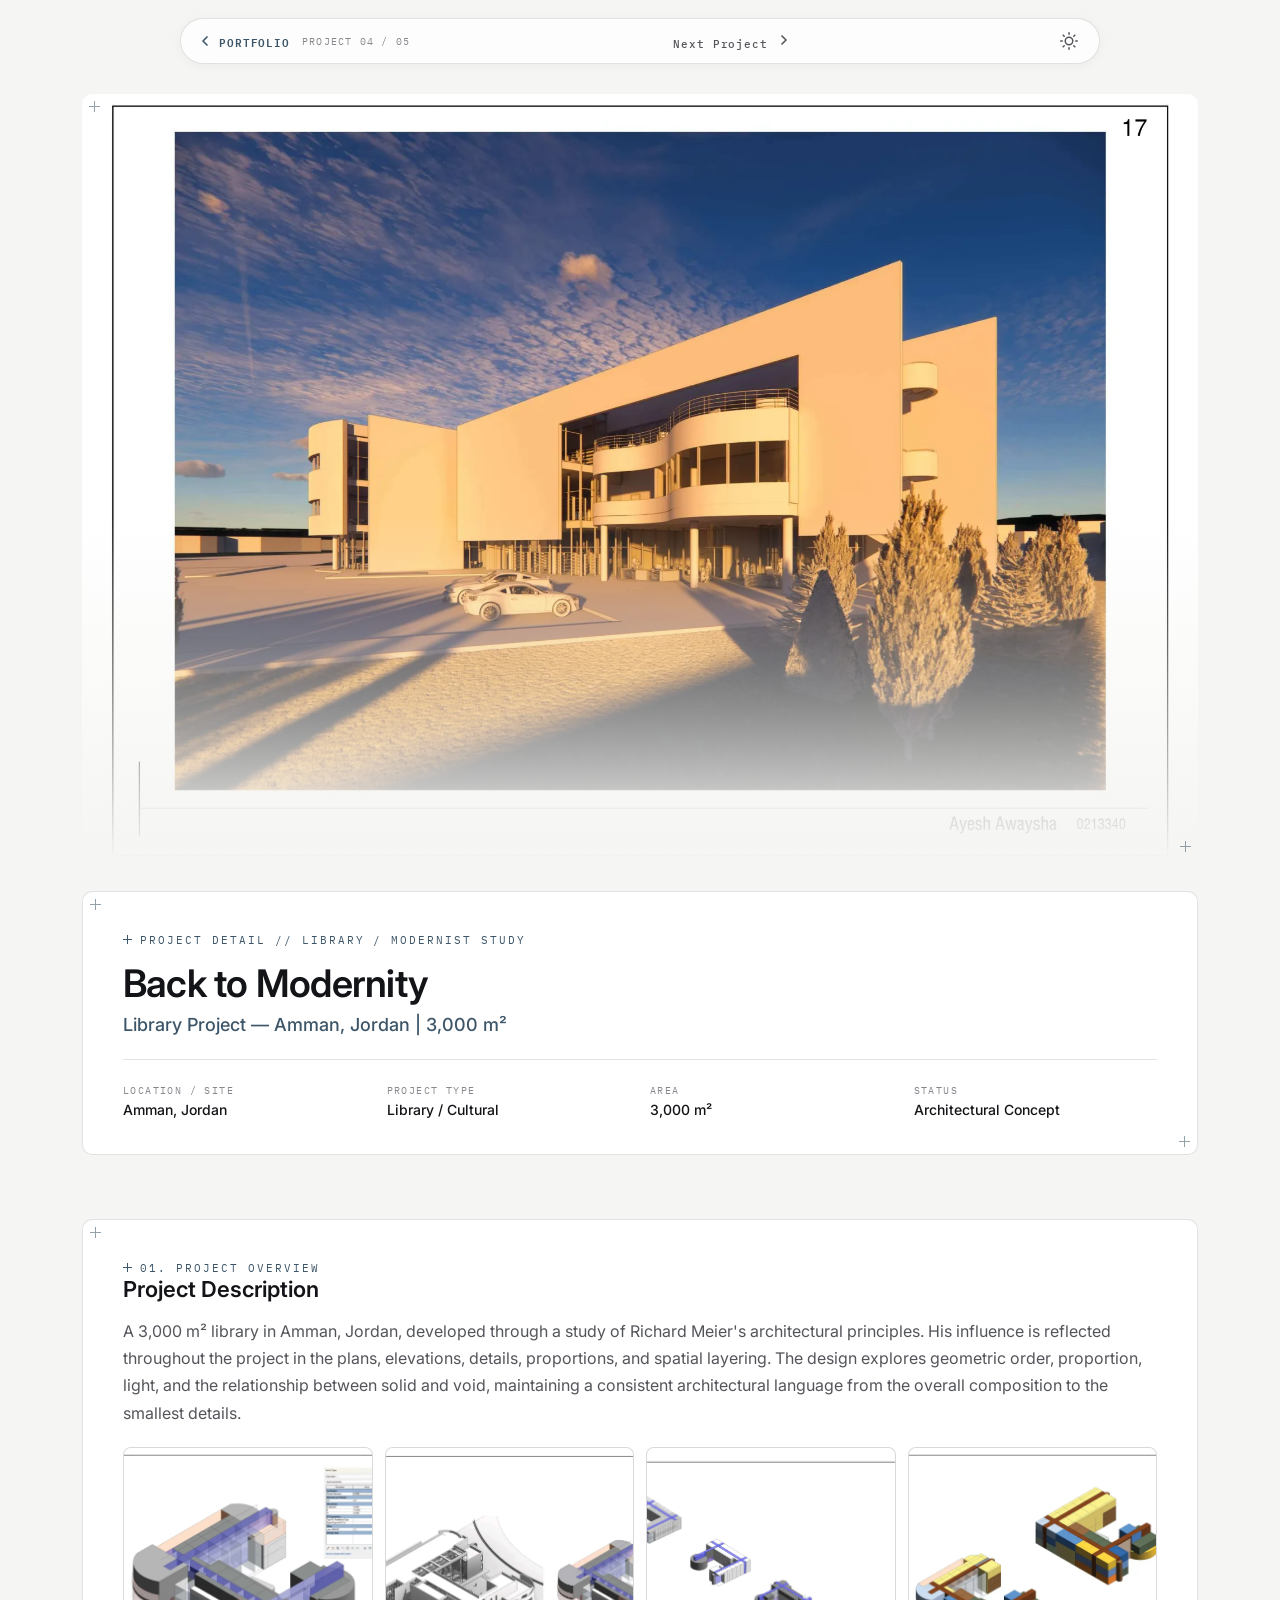
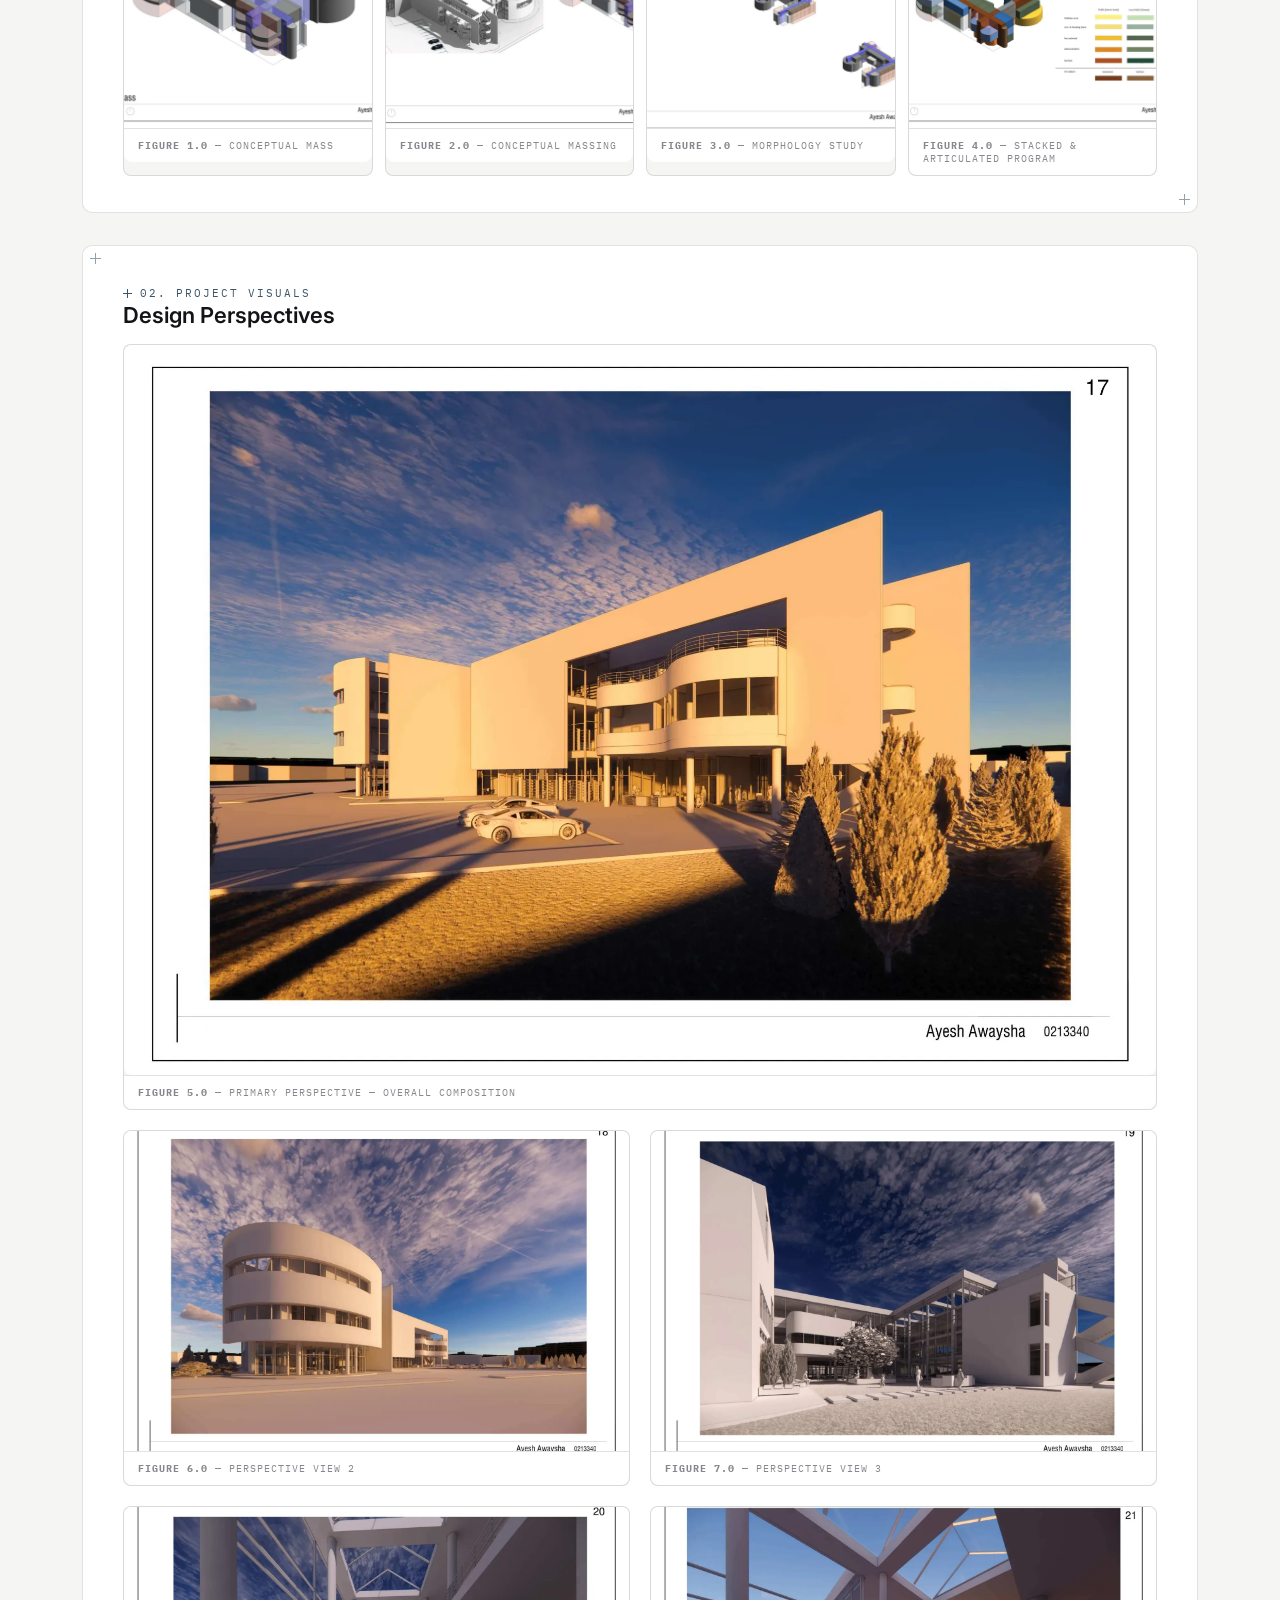
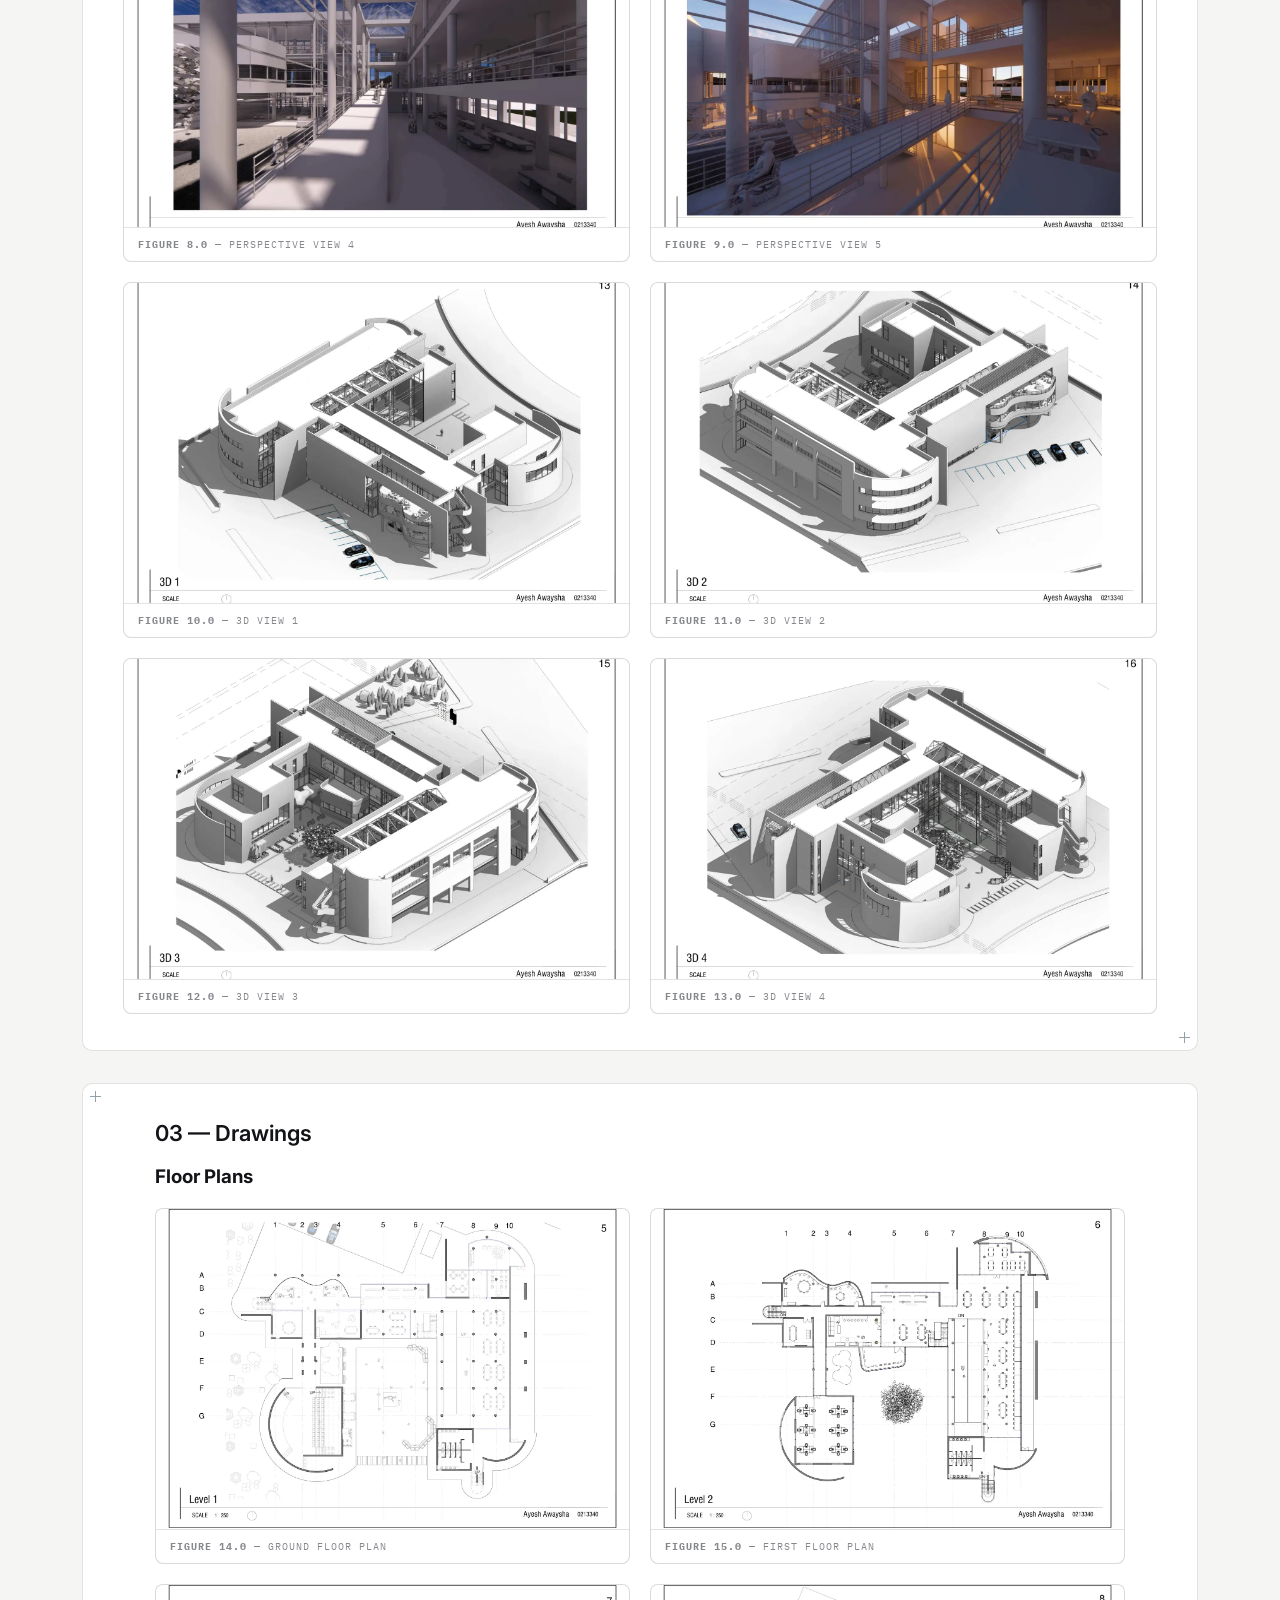
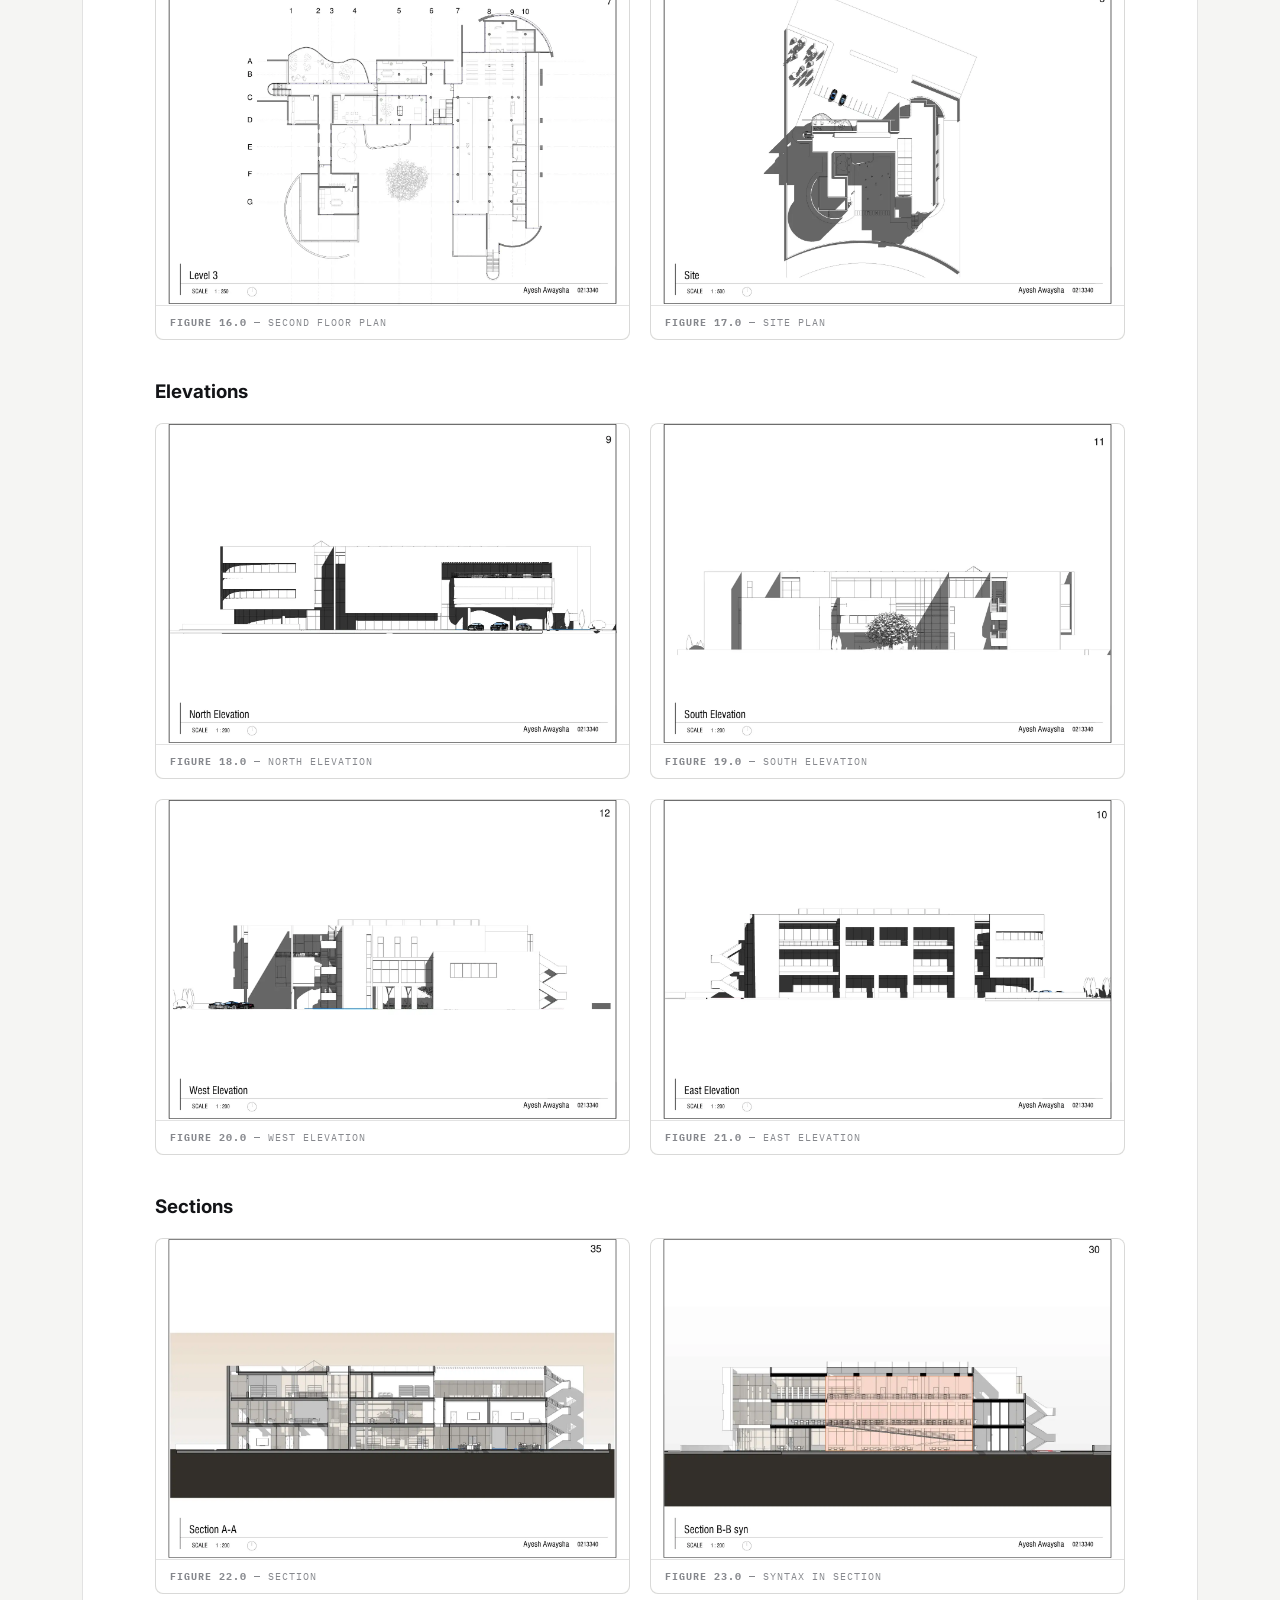
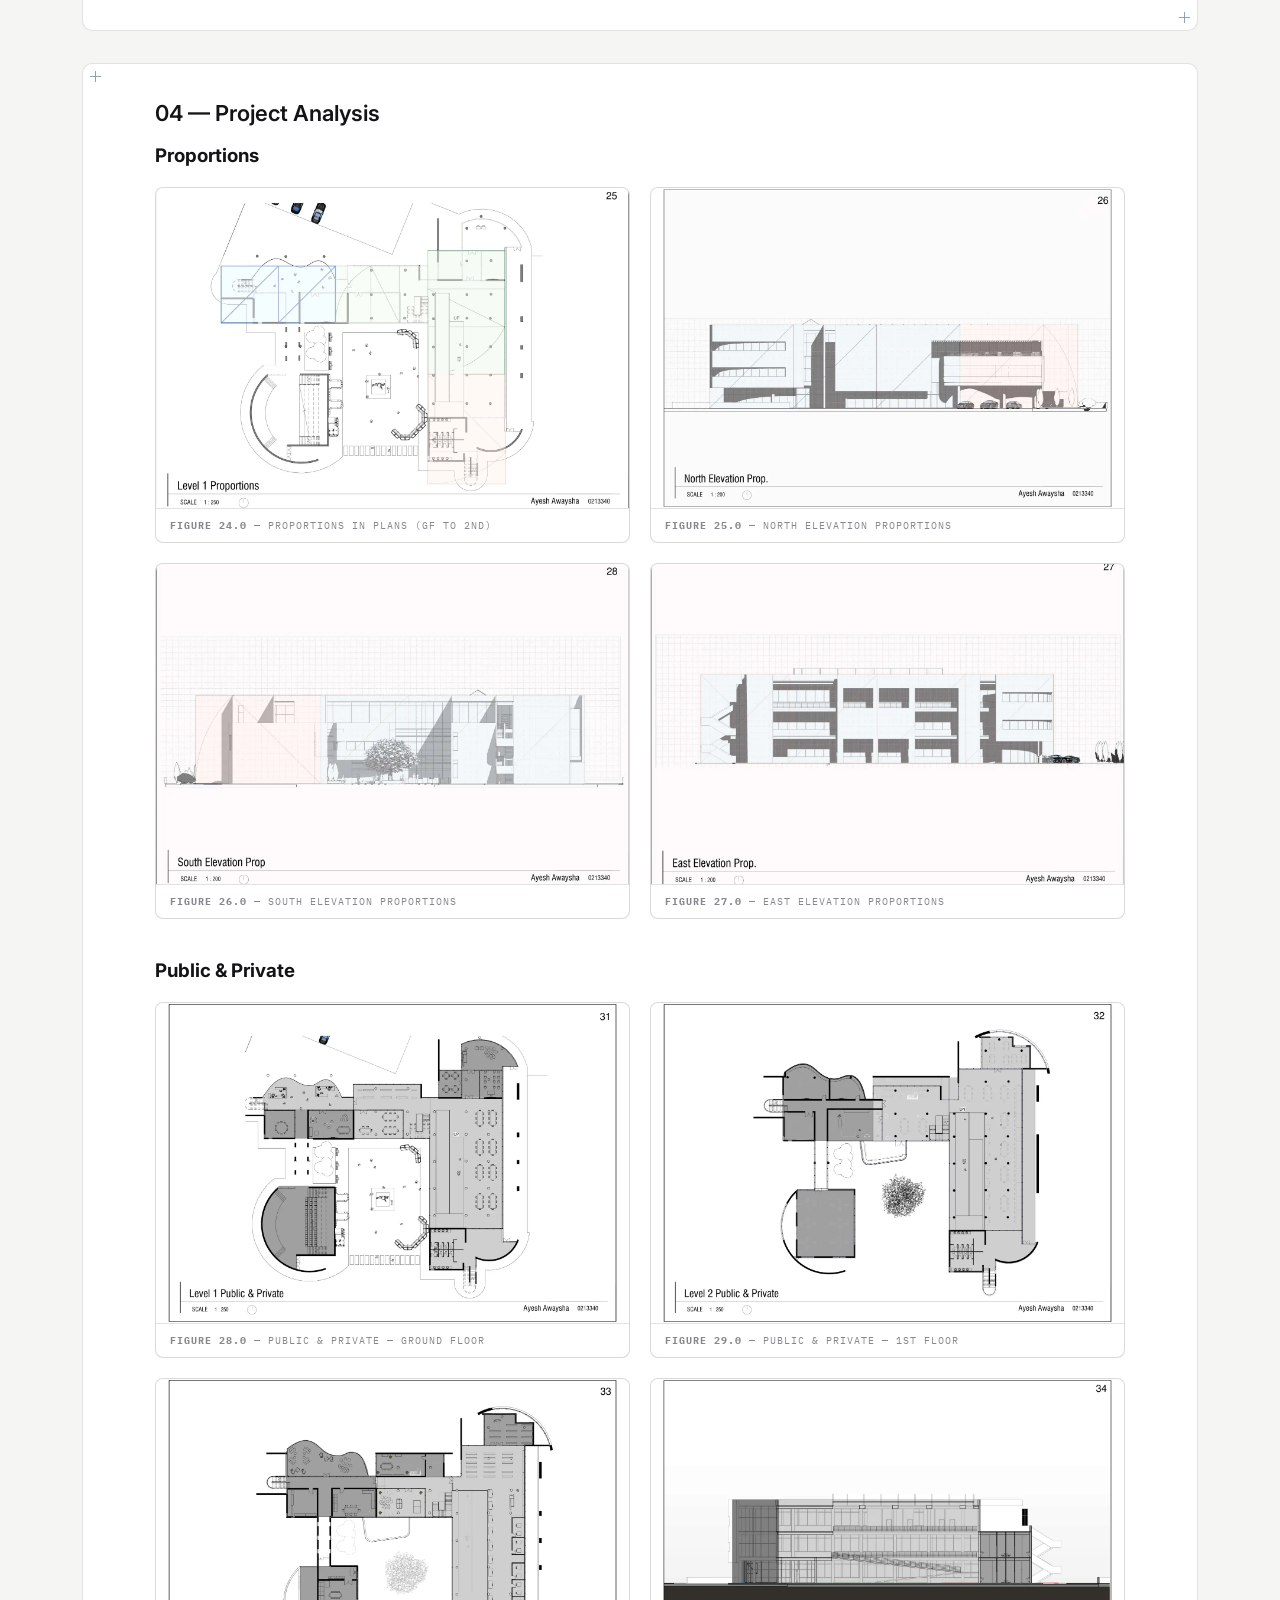
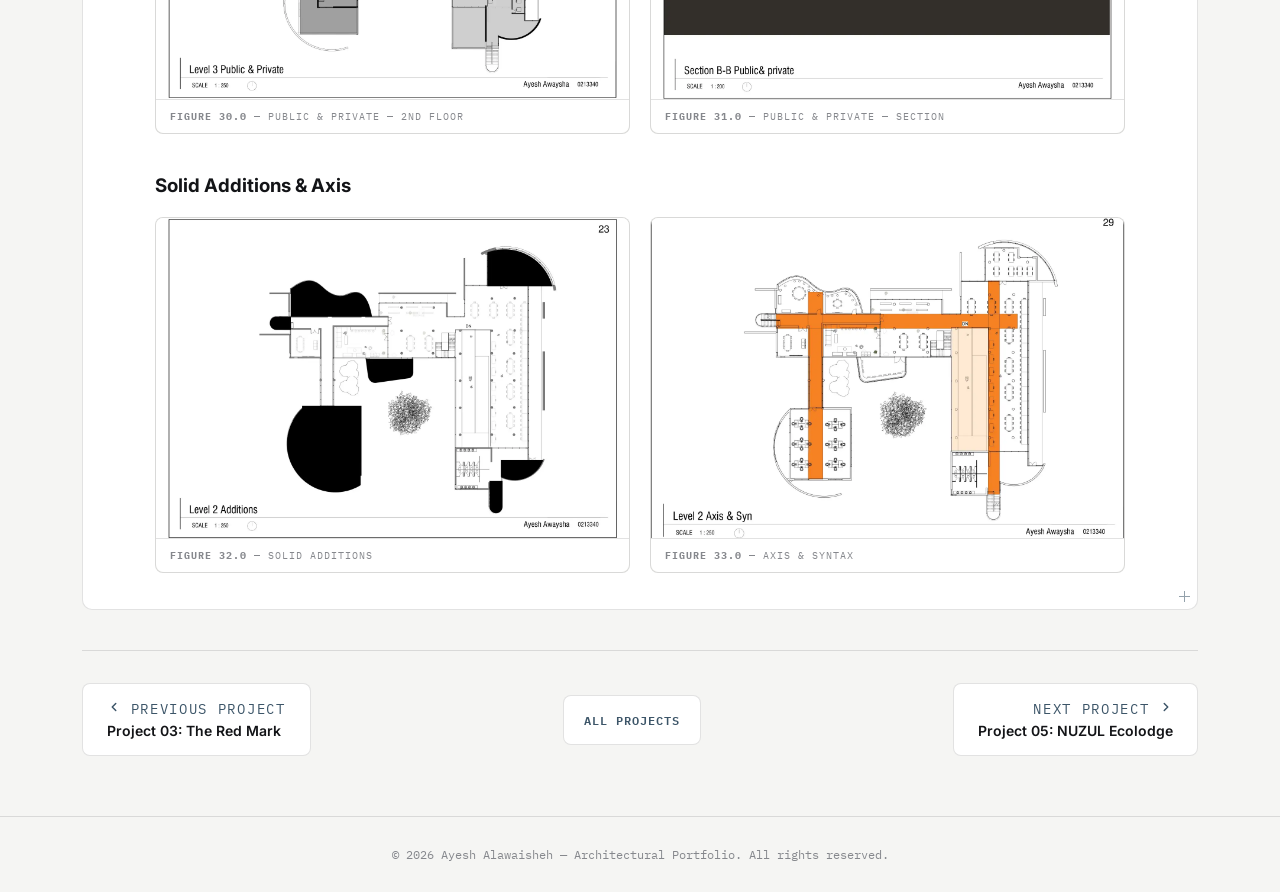
==== commit 76a47799: "nuzul" ====
--- a/back-to-modernity.html
+++ b/back-to-modernity.html
@@ -19,8 +19,8 @@
       <a href="index.html#work" class="back-btn">
         <svg width="16" height="16" viewBox="0 0 24 24" fill="none" stroke="currentColor" stroke-width="2.5" stroke-linecap="round" stroke-linejoin="round"><polyline points="15 18 9 12 15 6"/></svg> <span>Portfolio</span>
       </a>
-      <div class="nav-project-tag mono">PROJECT 04 / 08</div>
-      <a href="water-as-a-catalyzer.html" class="nav-next-btn">Next Project <svg width="16" height="16" viewBox="0 0 24 24" fill="none" stroke="currentColor" stroke-width="2.5" stroke-linecap="round" stroke-linejoin="round"><polyline points="9 18 15 12 9 6"/></svg></a>
+      <div class="nav-project-tag mono">PROJECT 04 / 05</div>
+      <a href="nuzul.html" class="nav-next-btn">Next Project <svg width="16" height="16" viewBox="0 0 24 24" fill="none" stroke="currentColor" stroke-width="2.5" stroke-linecap="round" stroke-linejoin="round"><polyline points="9 18 15 12 9 6"/></svg></a>
       <button class="theme-toggle" id="themeToggle" aria-label="Toggle theme" title="Toggle dark/light mode">
         <svg class="sun-moon" viewBox="0 0 24 24" width="18" height="18" fill="none" stroke="currentColor" stroke-width="2" stroke-linecap="round" stroke-linejoin="round">
           <circle class="sun" cx="12" cy="12" r="5"/>
@@ -273,6 +273,22 @@
         </div>
       </div>
     </section>
+    <!-- Project Navigation Footer -->
+    <div class="project-nav-footer">
+      <a href="the-red-mark.html" class="proj-nav-link">
+        <span class="proj-nav-label"><svg width="14" height="14" viewBox="0 0 24 24" fill="none" stroke="currentColor" stroke-width="2.5" stroke-linecap="round" stroke-linejoin="round"><polyline points="15 18 9 12 15 6"/></svg> Previous Project</span>
+        <span class="proj-nav-title">Project 03: The Red Mark</span>
+      </a>
+
+      <a href="index.html#work" class="back-btn mono" style="font-size:12px; background:var(--surface); padding:14px 20px; border:1px solid var(--border); border-radius:8px;">
+        All Projects
+      </a>
+
+      <a href="nuzul.html" class="proj-nav-link" style="text-align:right;">
+        <span class="proj-nav-label">Next Project <svg width="14" height="14" viewBox="0 0 24 24" fill="none" stroke="currentColor" stroke-width="2.5" stroke-linecap="round" stroke-linejoin="round"><polyline points="9 18 15 12 9 6"/></svg></span>
+        <span class="proj-nav-title">Project 05: NUZUL Ecolodge</span>
+      </a>
+    </div>
   </main>
 
   <footer>
--- a/project-style.css
+++ b/project-style.css
@@ -425,6 +425,11 @@
       grid-template-columns: repeat(4, 1fr);
       gap: 12px;
     }
+    .project-grid-full {
+      display: grid;
+      grid-template-columns: 1fr;
+      gap: 16px;
+    }
     .project-grid-3col .project-grid-item img { height:260px; object-fit:cover; }
     @media (max-width: 700px) {
       .project-grid-2col { grid-template-columns: 1fr; }
@@ -432,7 +437,8 @@
       .project-grid-4col { grid-template-columns: repeat(2, 1fr); }
       .project-grid-2col .project-grid-item img,
       .project-grid-3col .project-grid-item img,
-      .project-grid-4col .project-grid-item img { height:auto; }
+      .project-grid-4col .project-grid-item img,
+      .project-grid-full .project-grid-item img { height:auto; }
     }
     .project-grid-item {
       background: var(--bg);
@@ -450,6 +456,7 @@
       cursor: zoom-in;
     }
     .bw { filter: grayscale(1); }
+    .project-grid-full .project-grid-item img { height:520px; object-fit:cover; }
     .project-grid-2col .project-grid-item img { height:320px; object-fit:cover; }
     .project-grid-4col .project-grid-item img { height:280px; object-fit:cover; }
     .project-grid-2col:has(.project-grid-item:hover) .project-grid-item:not(:hover),
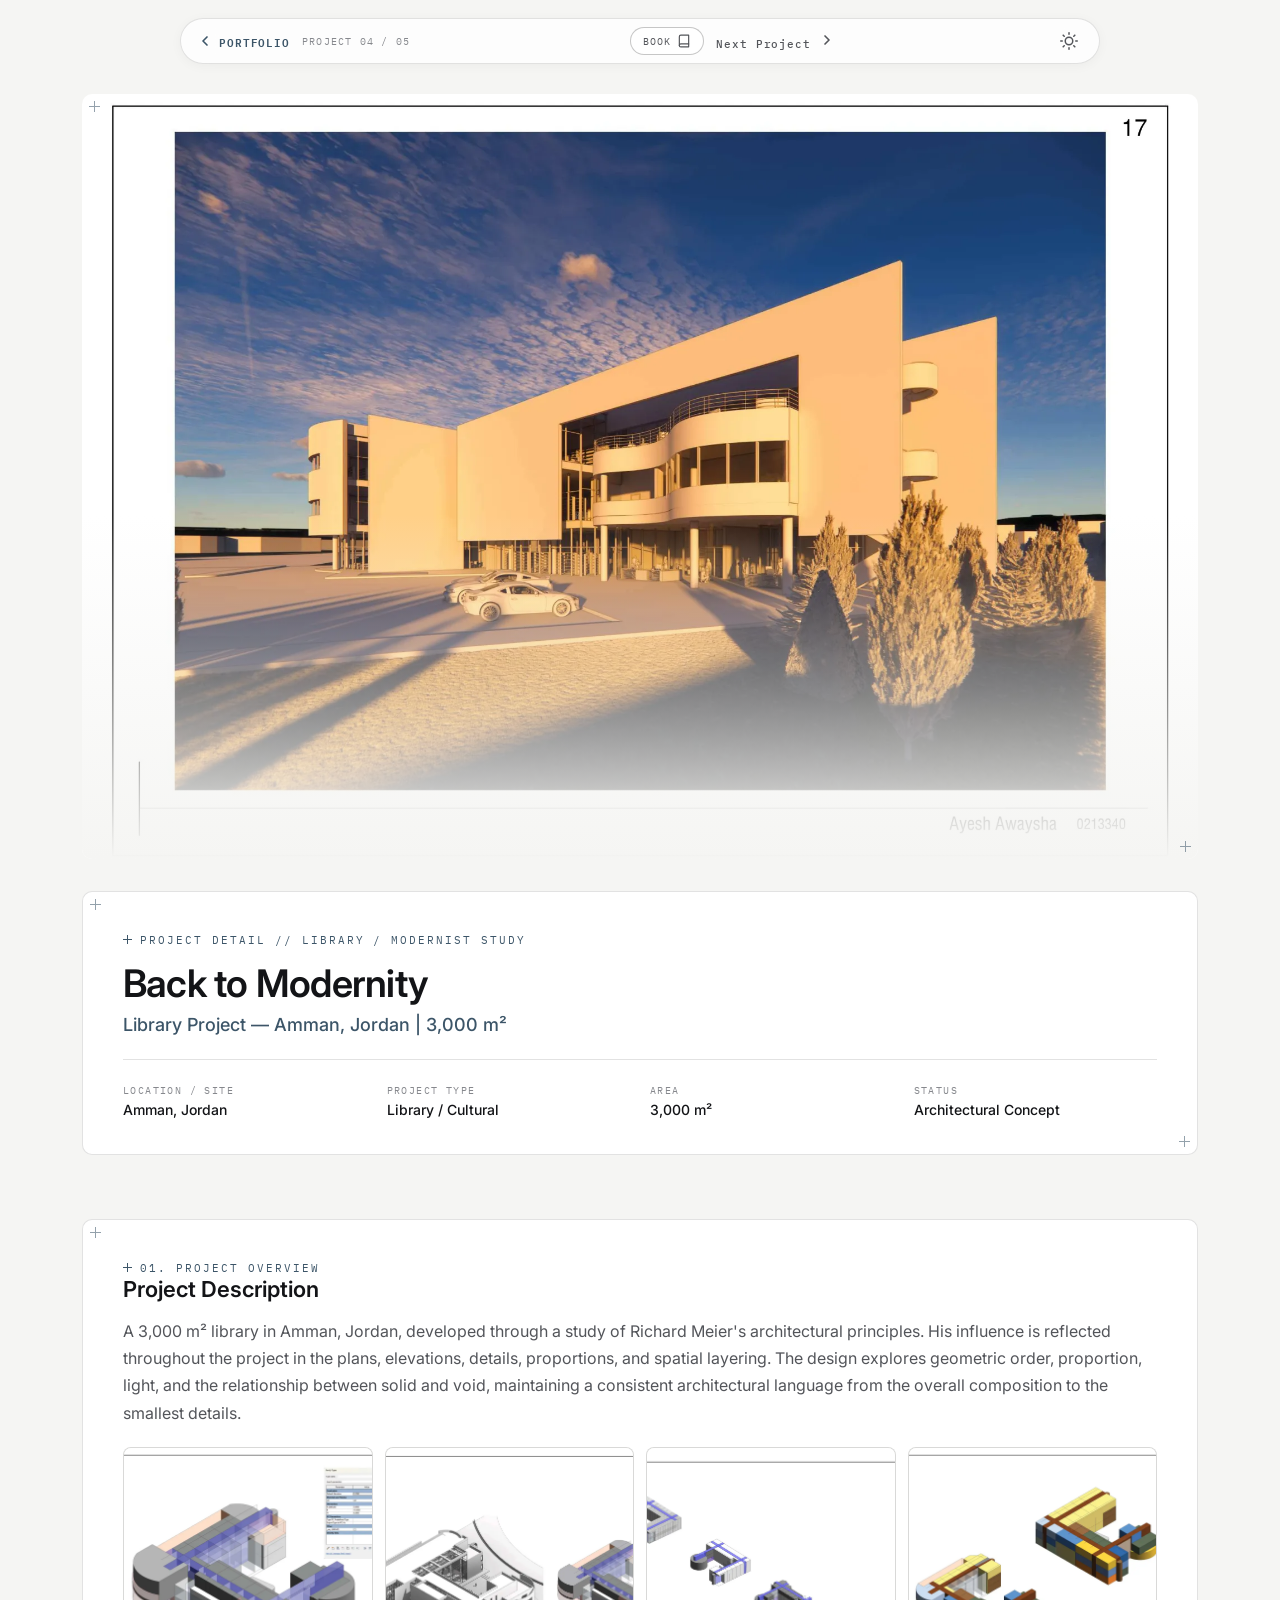
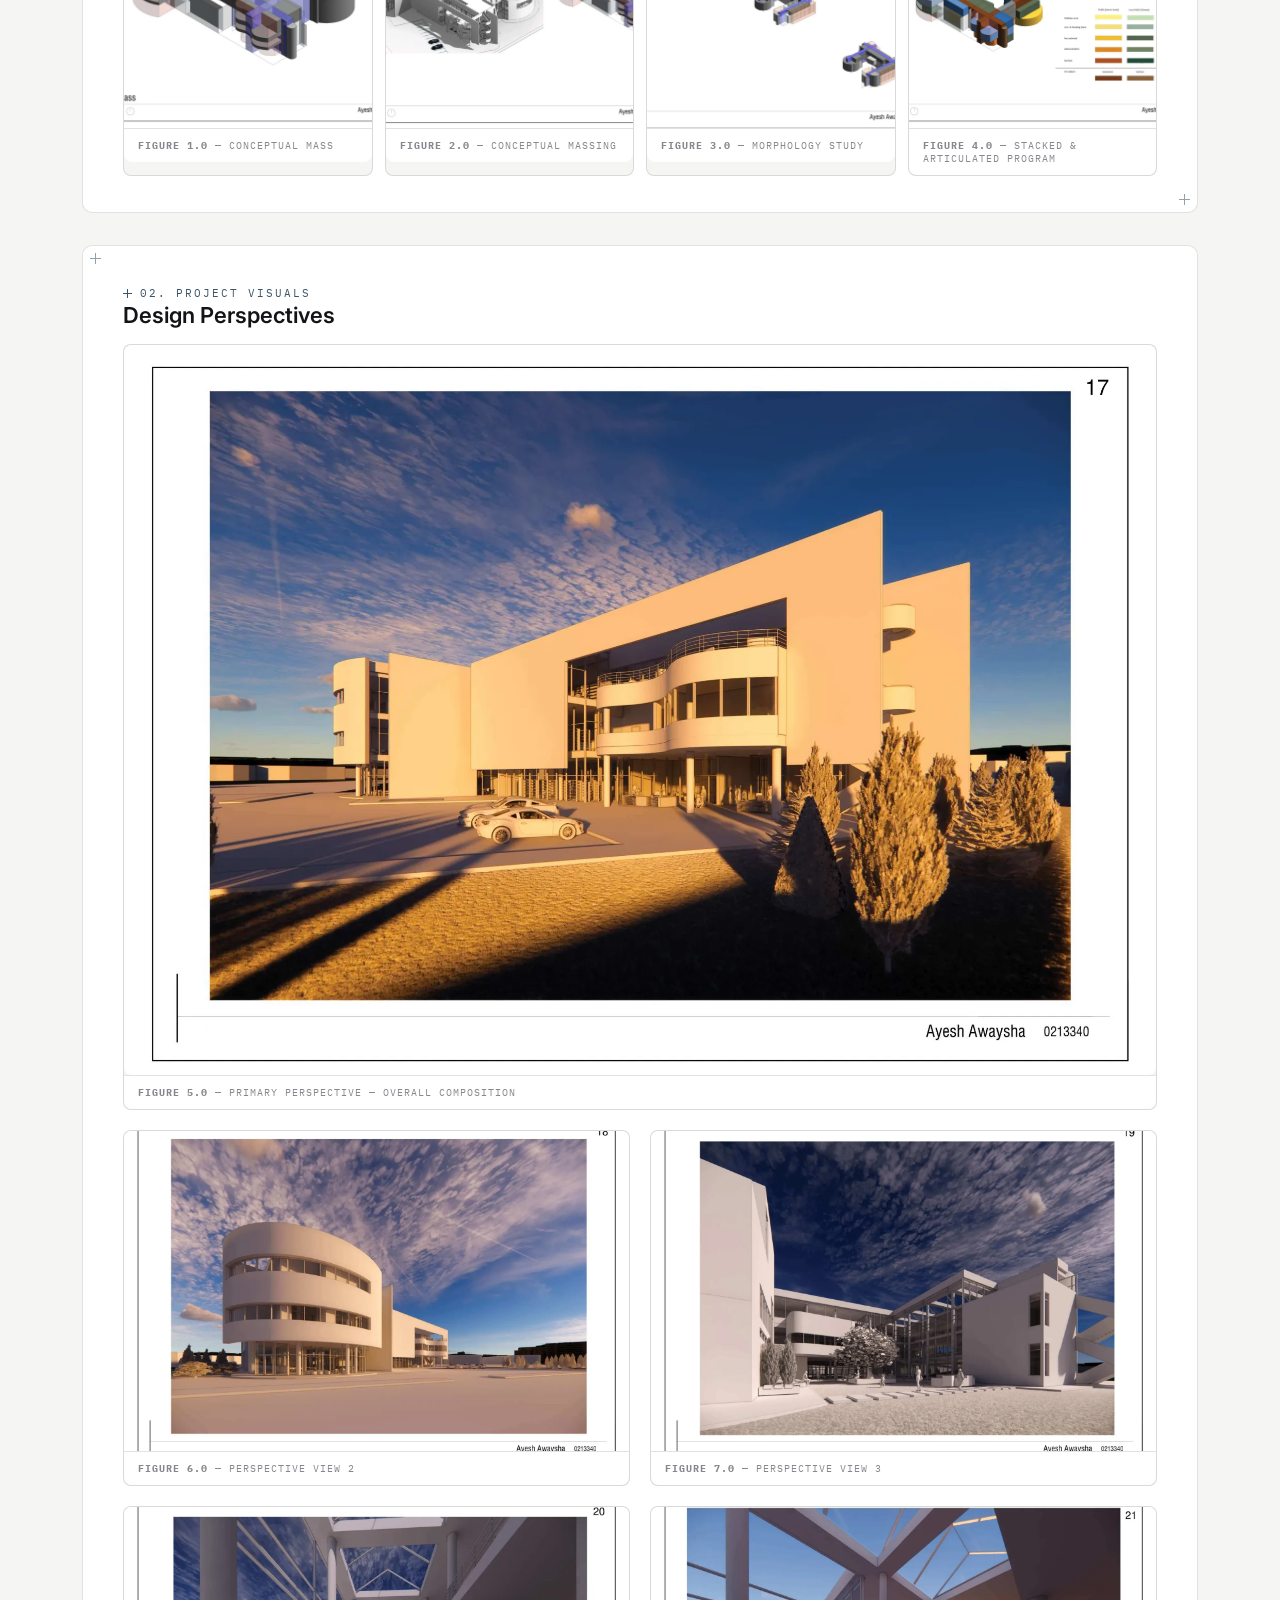
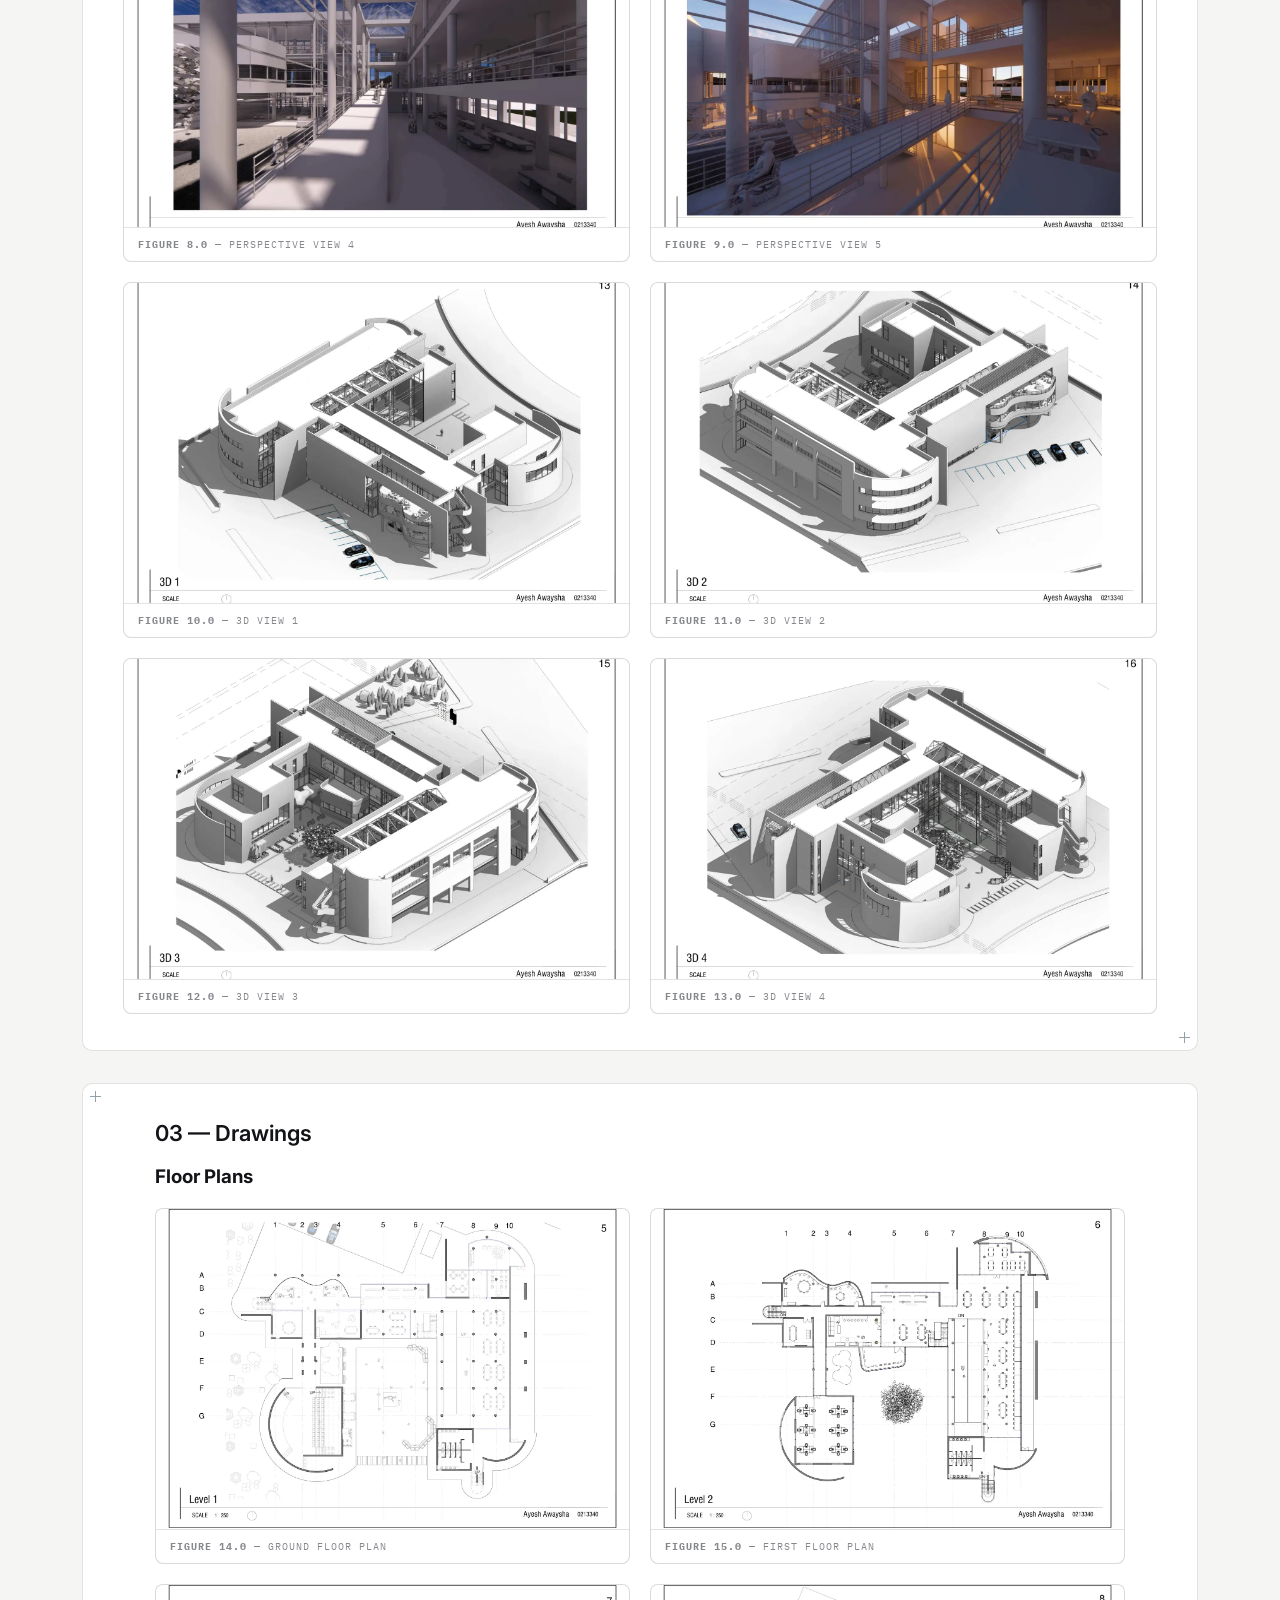
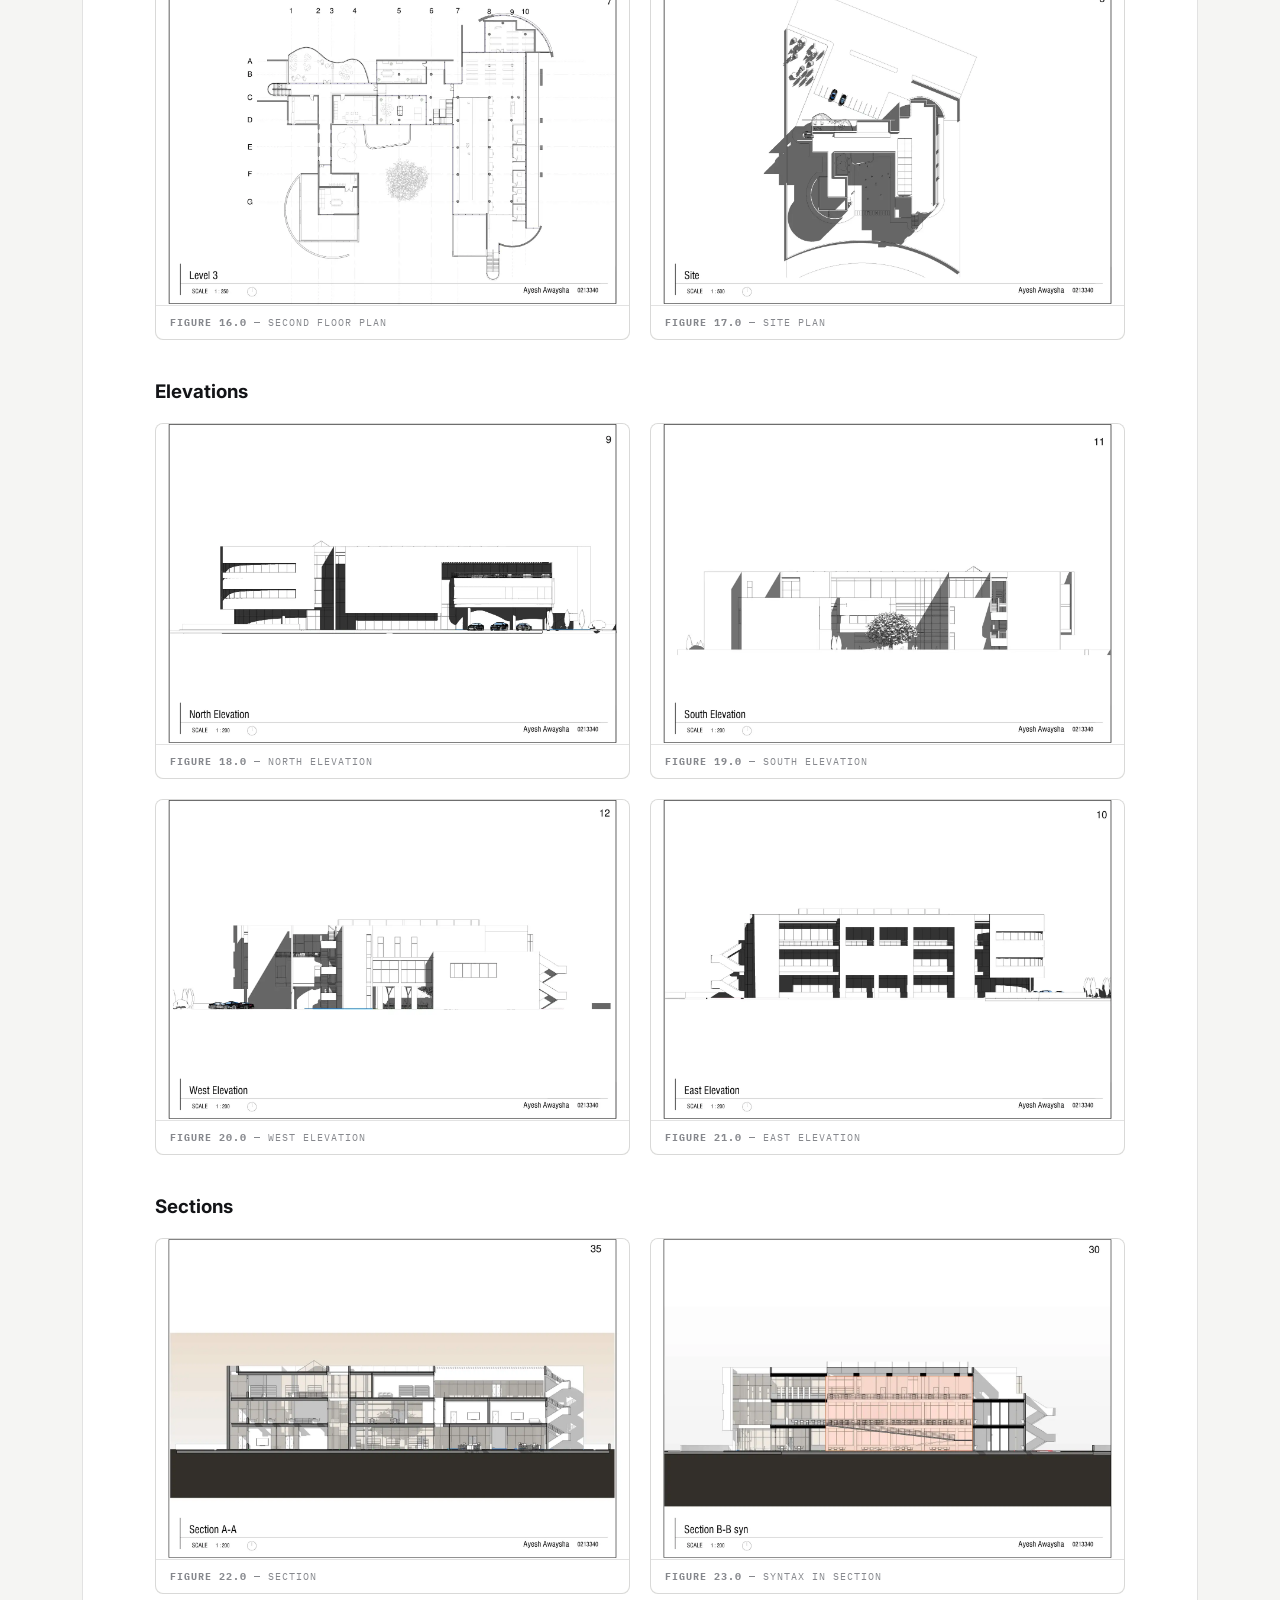
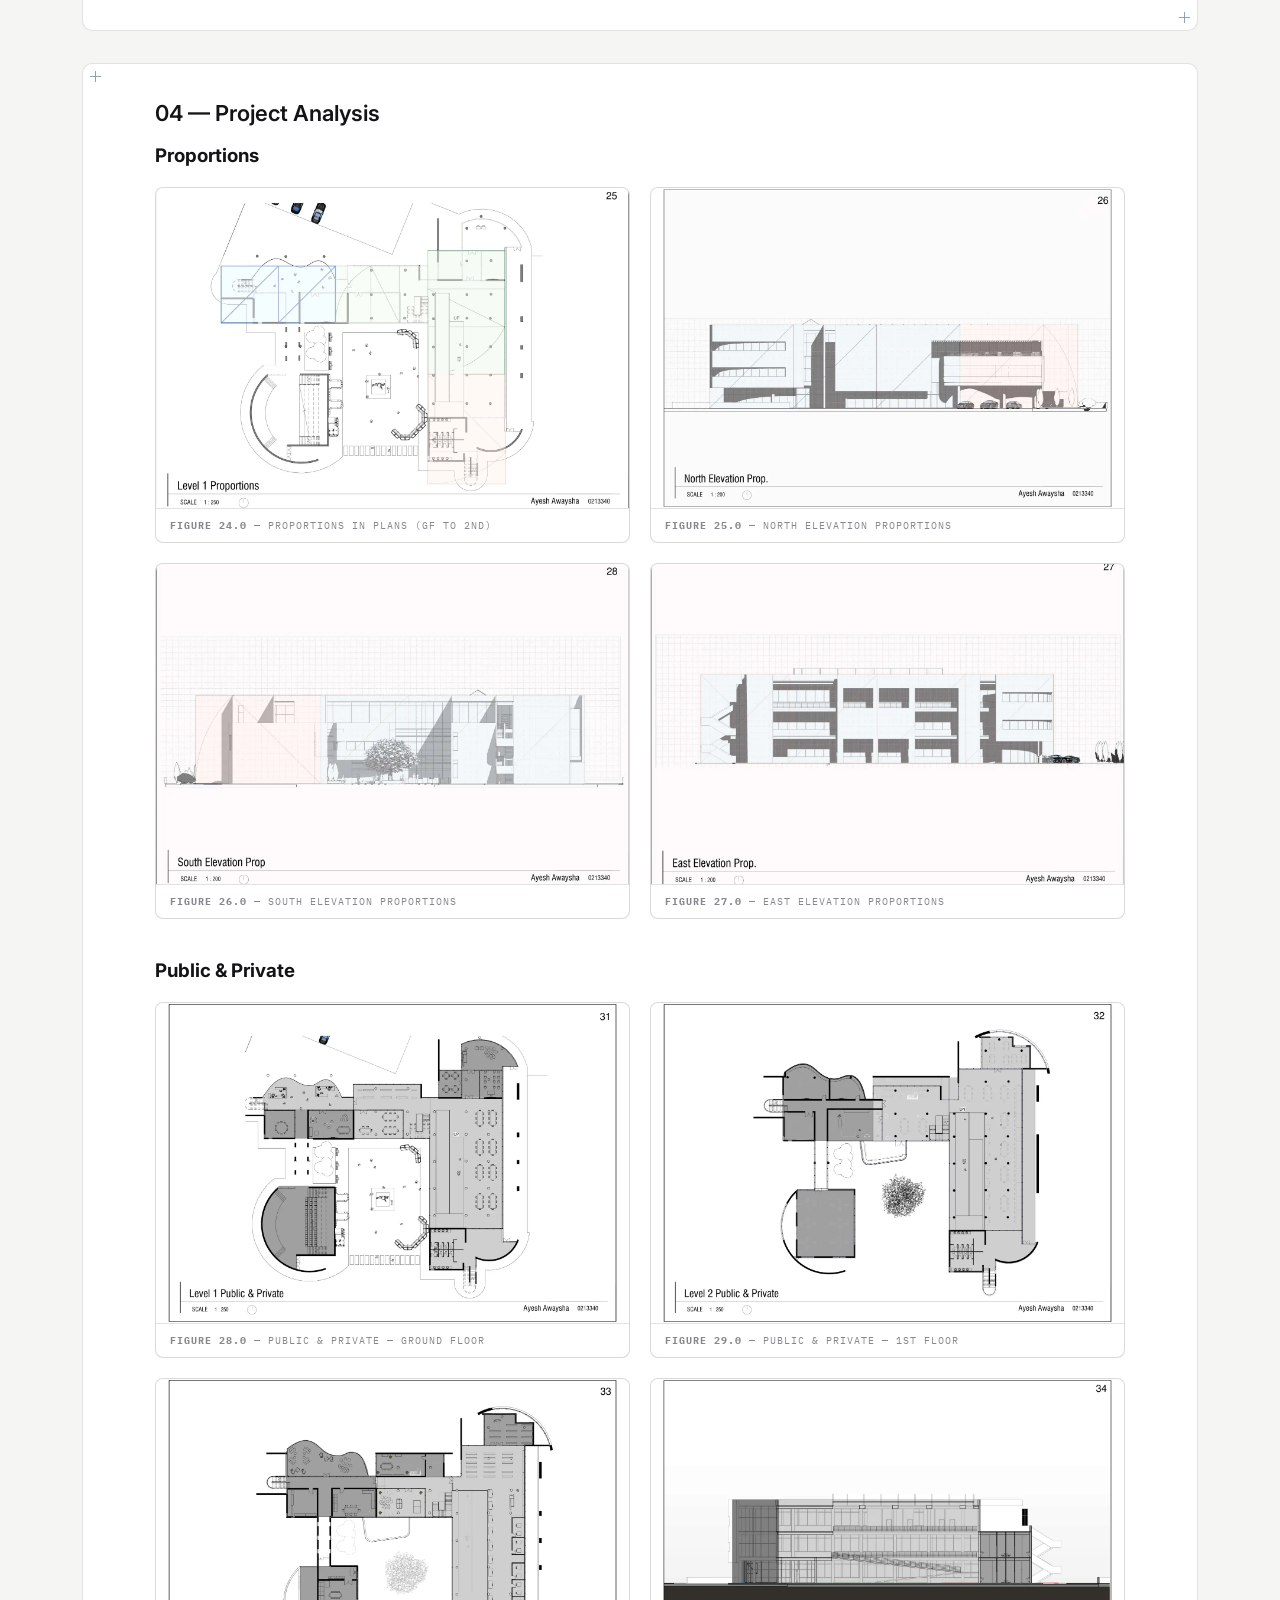
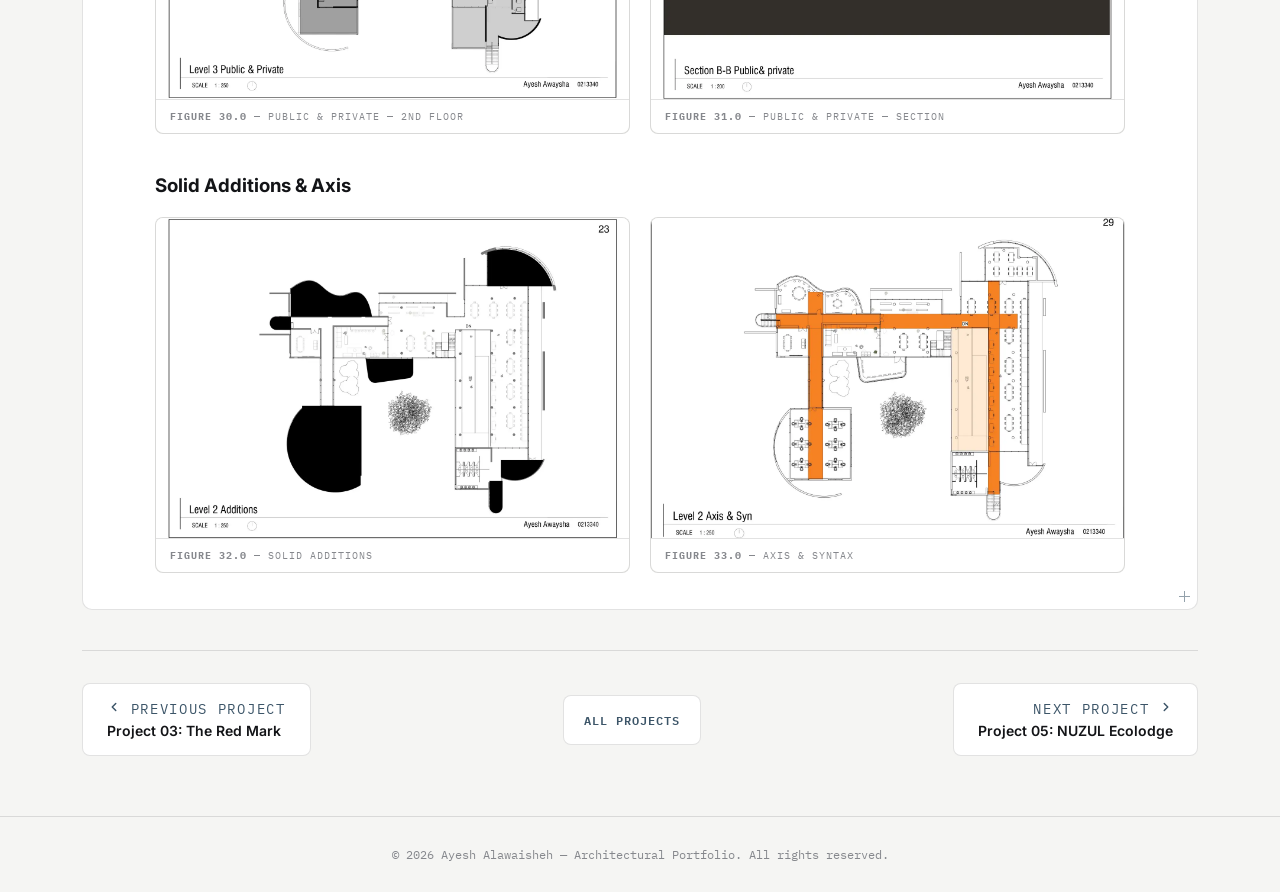
==== commit 7b1b0e74: "new" ====
--- a/back-to-modernity.html
+++ b/back-to-modernity.html
@@ -20,6 +20,9 @@
         <svg width="16" height="16" viewBox="0 0 24 24" fill="none" stroke="currentColor" stroke-width="2.5" stroke-linecap="round" stroke-linejoin="round"><polyline points="15 18 9 12 15 6"/></svg> <span>Portfolio</span>
       </a>
       <div class="nav-project-tag mono">PROJECT 04 / 05</div>
+      <a href="book.html" class="nav-book-btn" title="Open digital flip book">Book
+        <svg width="14" height="14" viewBox="0 0 24 24" fill="none" stroke="currentColor" stroke-width="2" stroke-linecap="round" stroke-linejoin="round"><path d="M4 19.5A2.5 2.5 0 0 1 6.5 17H20"/><path d="M6.5 2H20v20H6.5A2.5 2.5 0 0 1 4 19.5v-15A2.5 2.5 0 0 1 6.5 2z"/></svg>
+      </a>
       <a href="nuzul.html" class="nav-next-btn">Next Project <svg width="16" height="16" viewBox="0 0 24 24" fill="none" stroke="currentColor" stroke-width="2.5" stroke-linecap="round" stroke-linejoin="round"><polyline points="9 18 15 12 9 6"/></svg></a>
       <button class="theme-toggle" id="themeToggle" aria-label="Toggle theme" title="Toggle dark/light mode">
         <svg class="sun-moon" viewBox="0 0 24 24" width="18" height="18" fill="none" stroke="currentColor" stroke-width="2" stroke-linecap="round" stroke-linejoin="round">
--- a/project-style.css
+++ b/project-style.css
@@ -129,6 +129,17 @@
     }
     .nav-next-btn:hover { color: var(--accent); }
 
+    .nav-book-btn {
+      display: flex; align-items: center; gap: 6px;
+      font-family: 'IBM Plex Mono', monospace; font-size: 10px; letter-spacing: 0.1em;
+      text-transform: uppercase; color: var(--text-soft);
+      border: 1px solid var(--border-strong); background: var(--surface);
+      padding: 6px 12px; border-radius: 999px; white-space: nowrap;
+      transition: all .2s ease; flex: 0 0 auto;
+    }
+    .nav-book-btn:hover { color: #FFFFFF; background: var(--accent); border-color: var(--accent); }
+    @media (max-width: 700px) { .nav-book-btn { display: none; } }
+
     /* HERO SECTION */
     .project-hero { padding: 48px 0 32px; }
     .project-header-card {
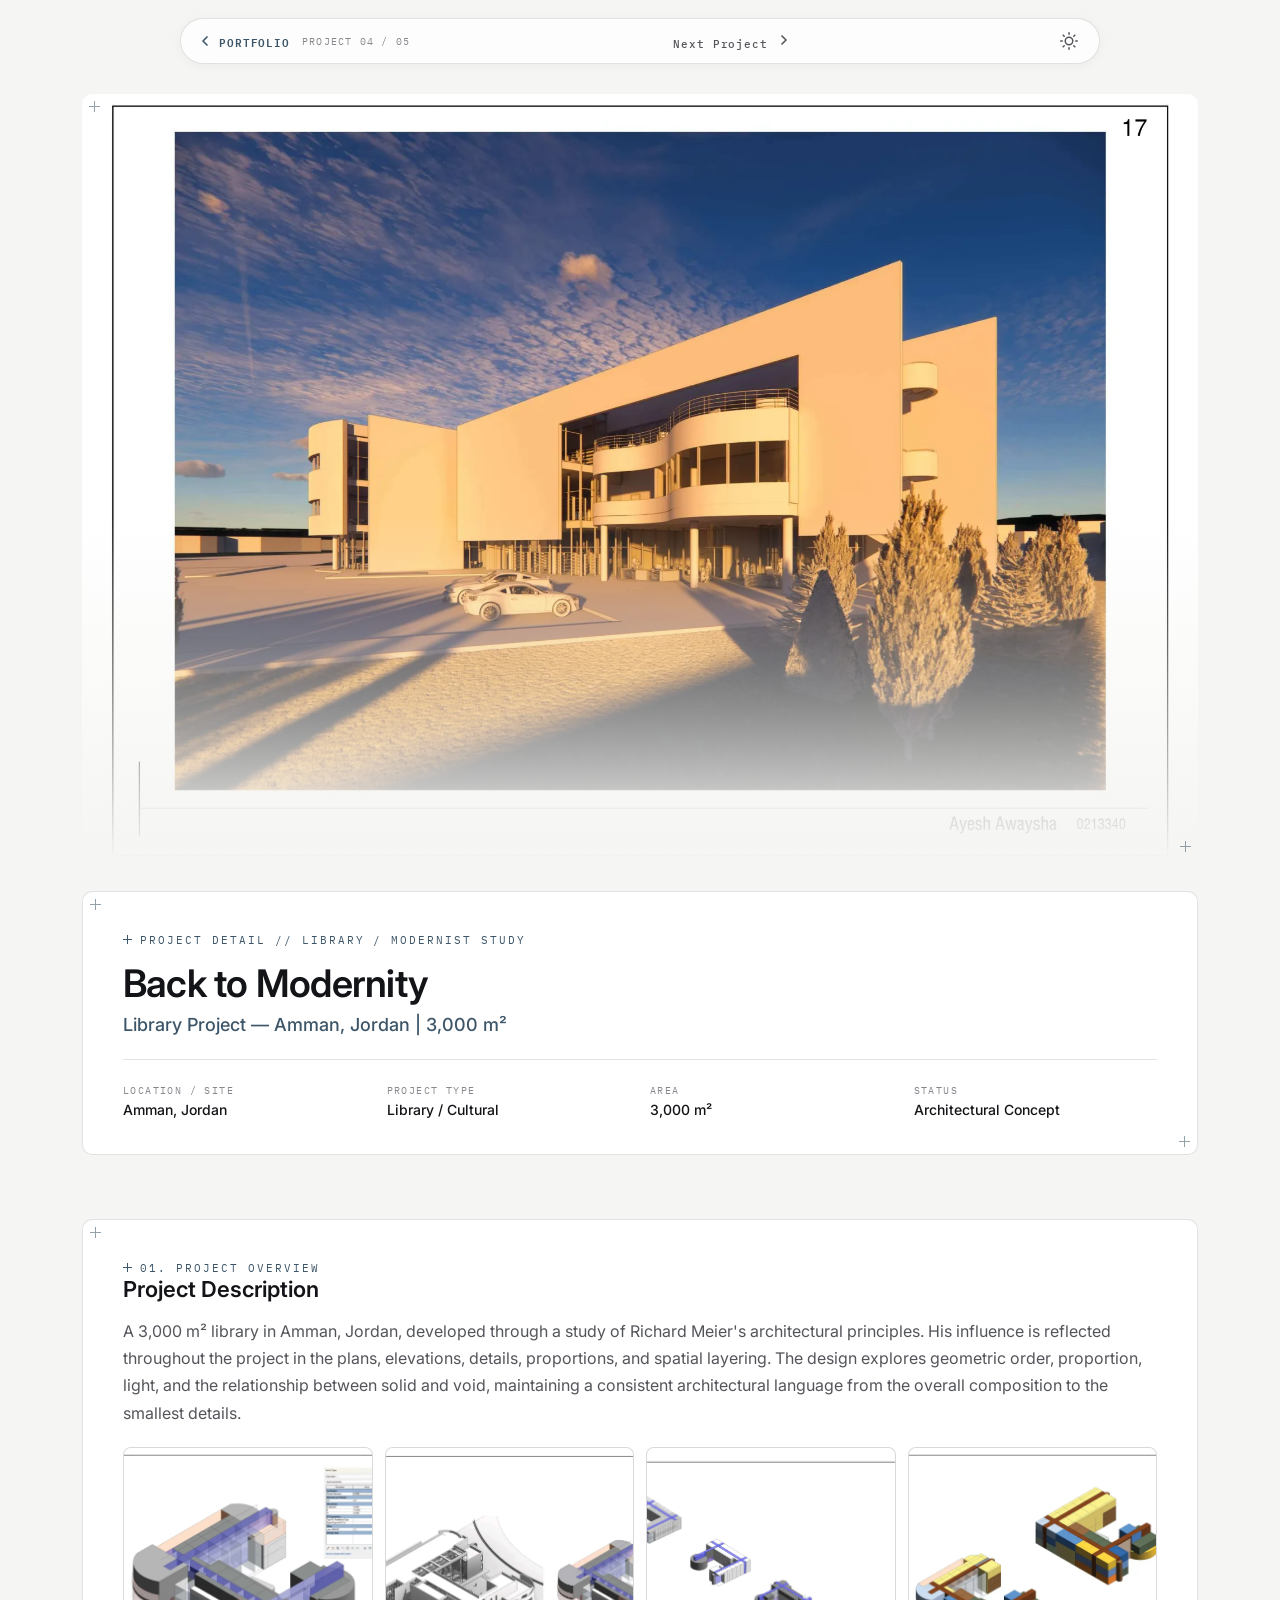
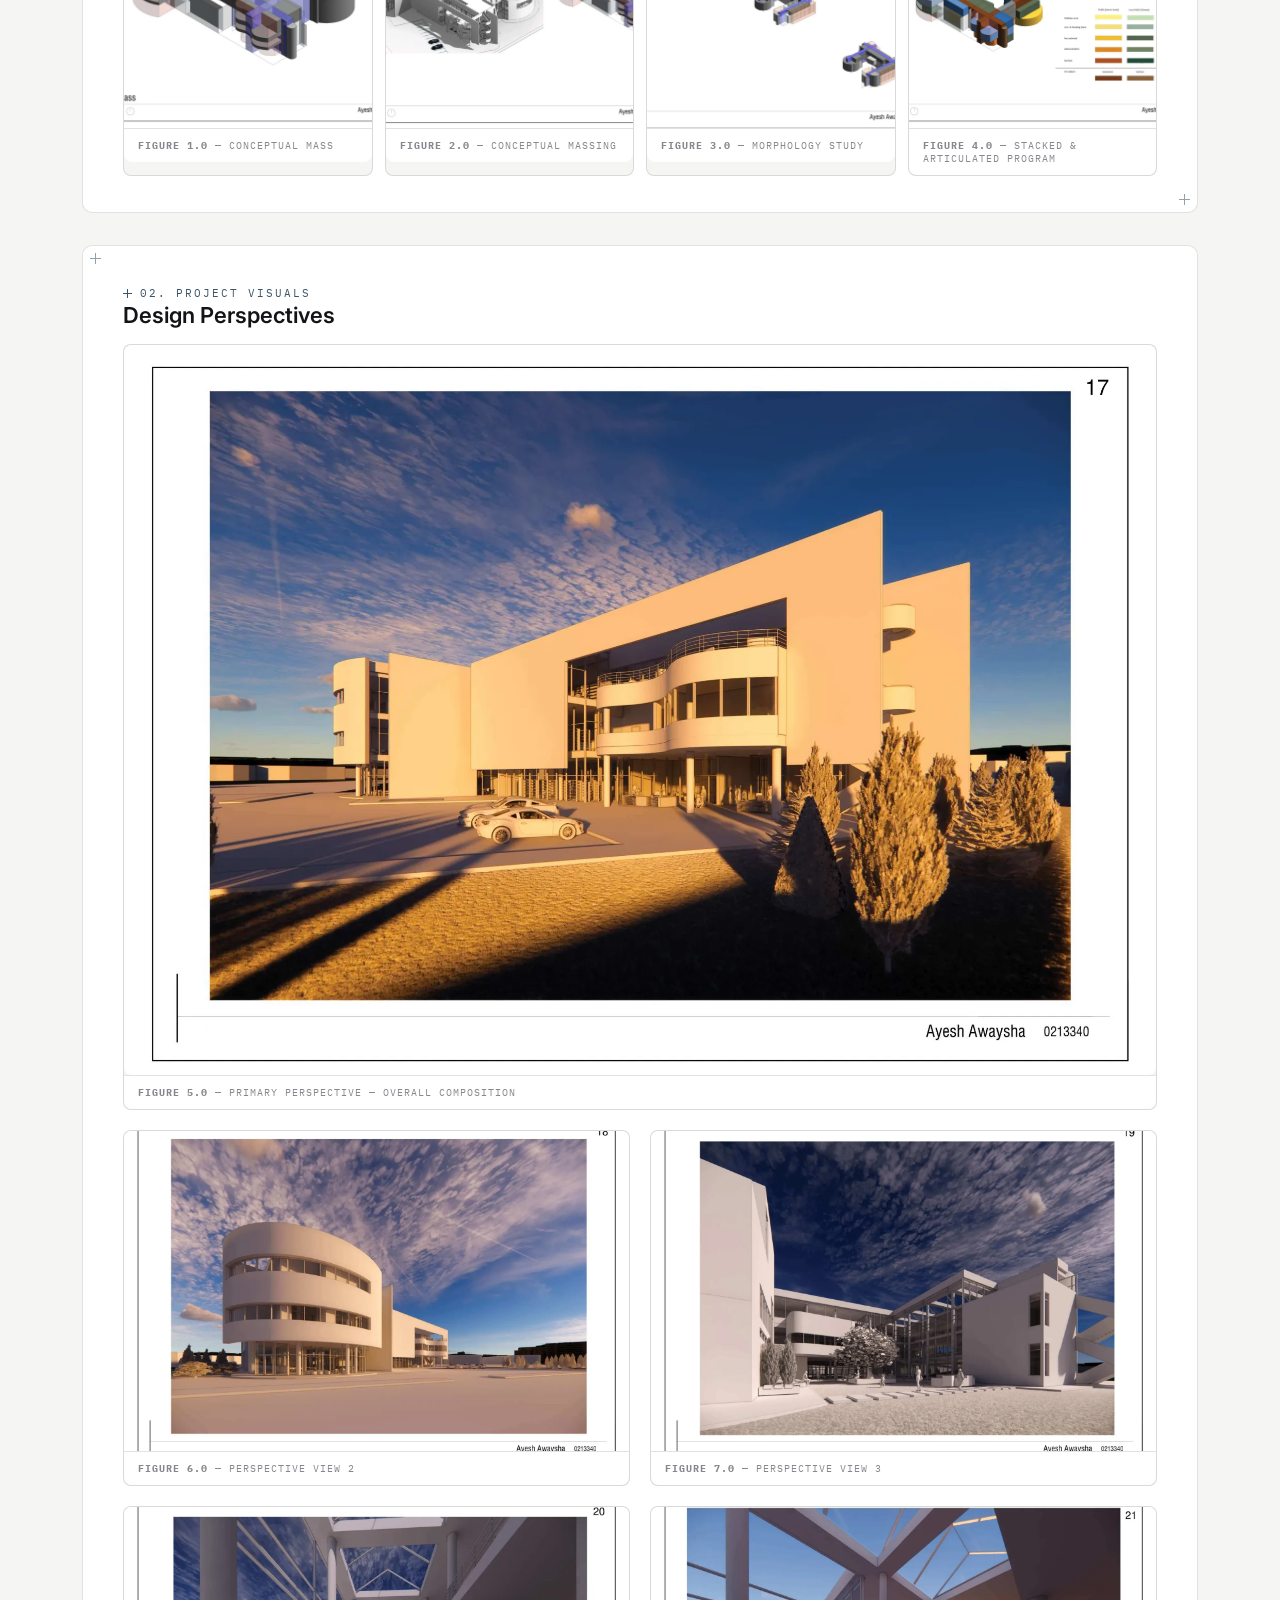
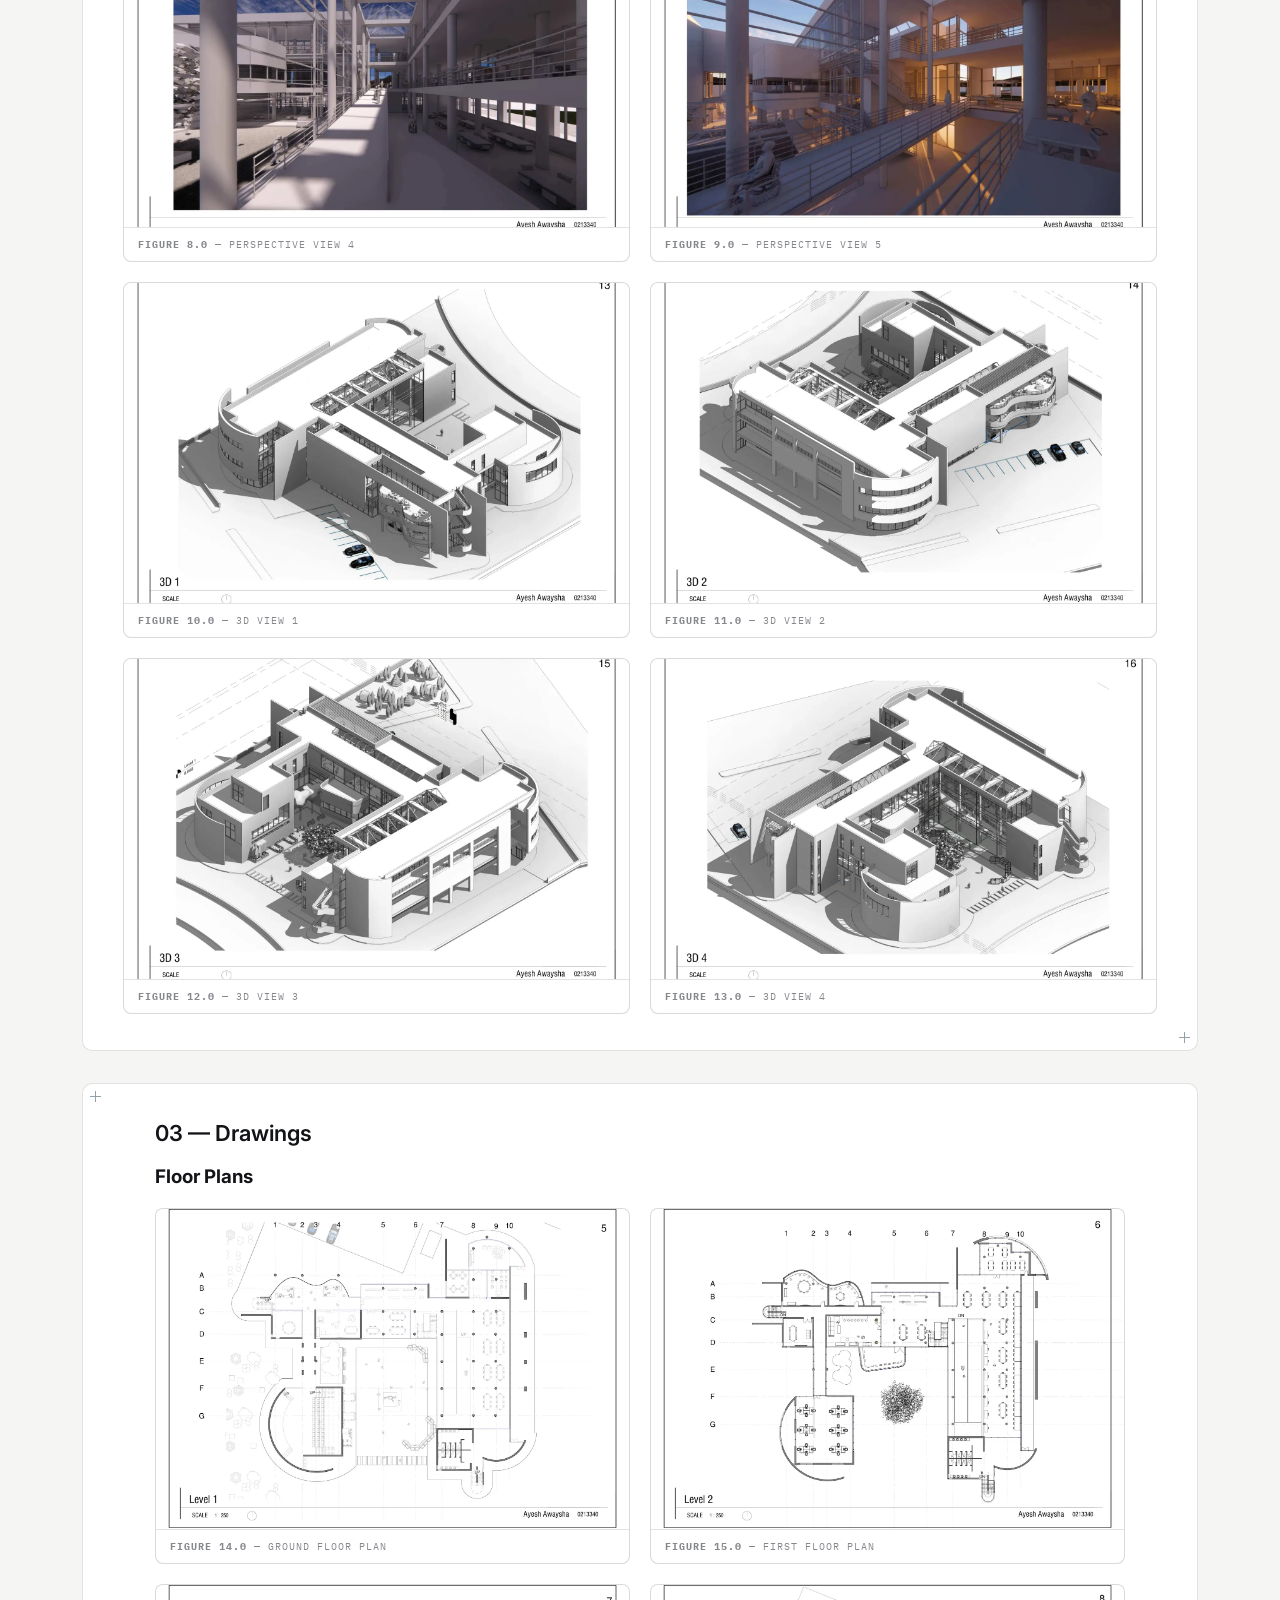
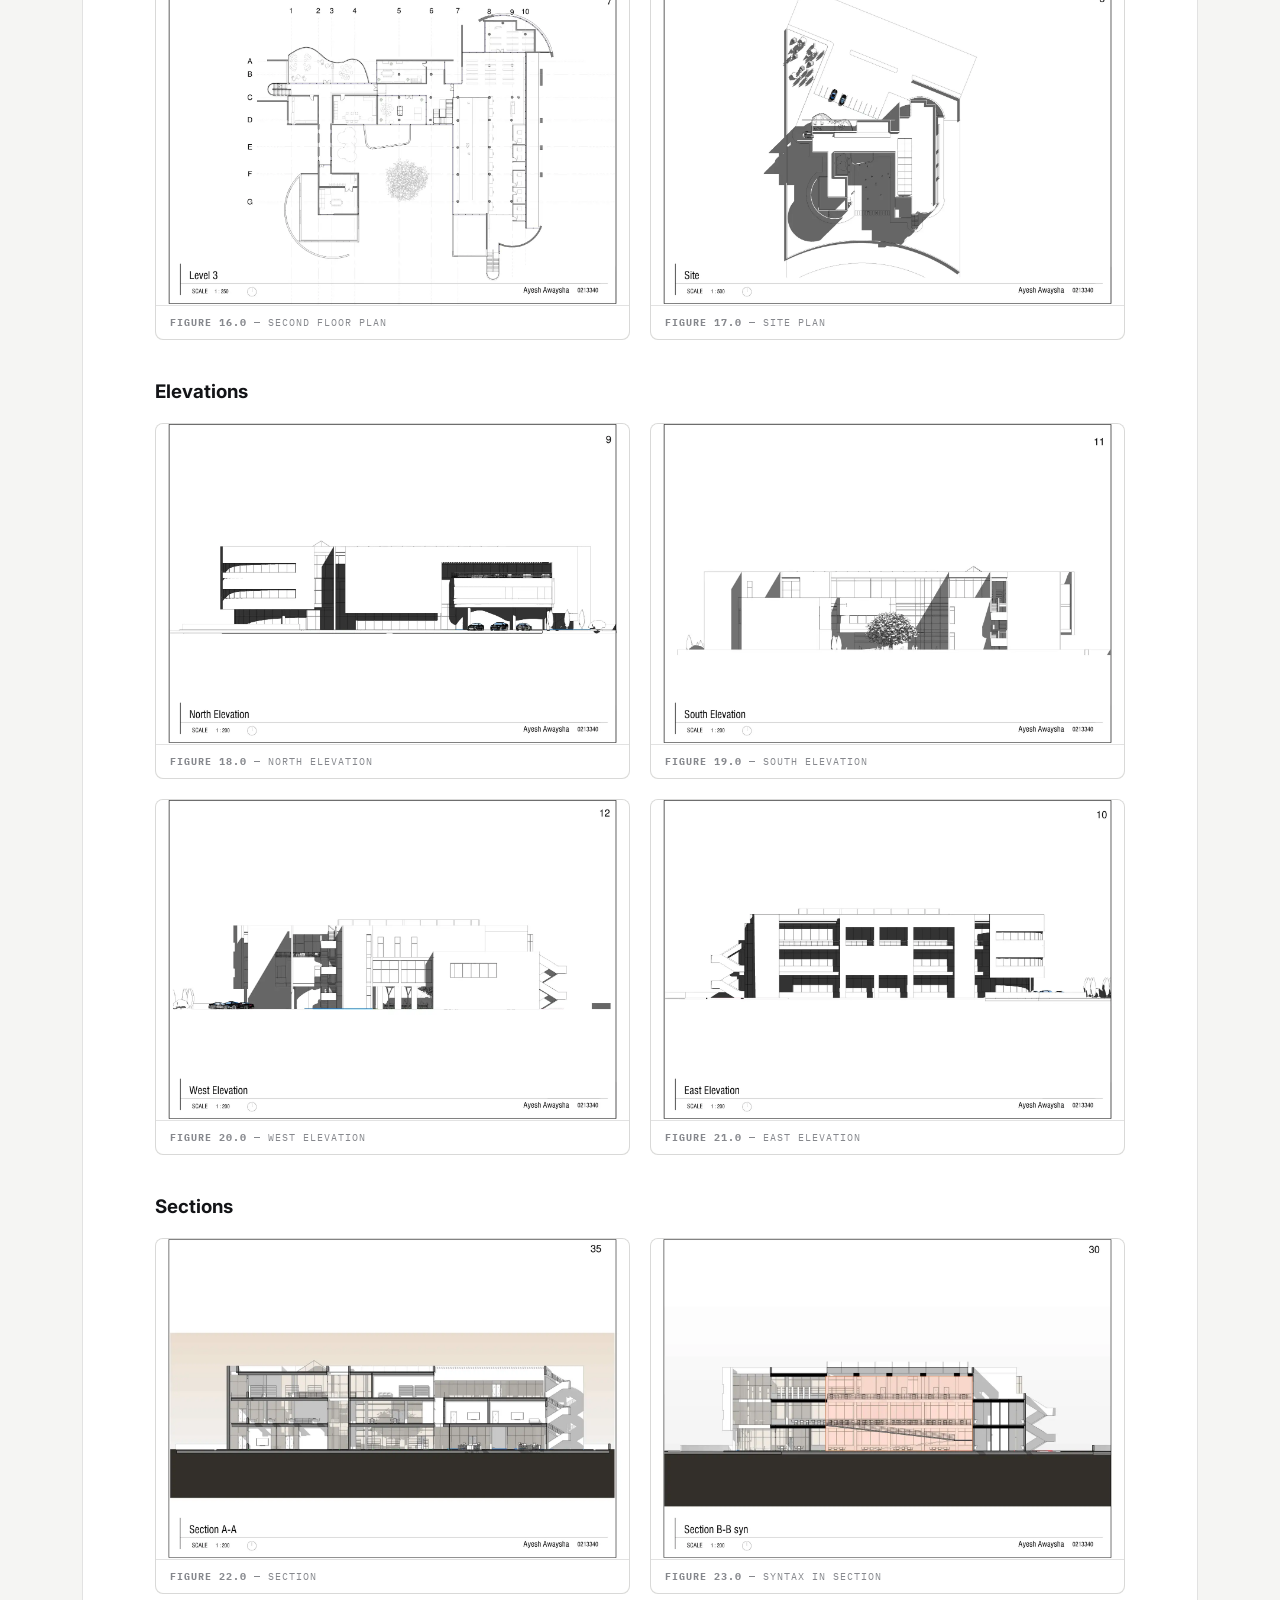
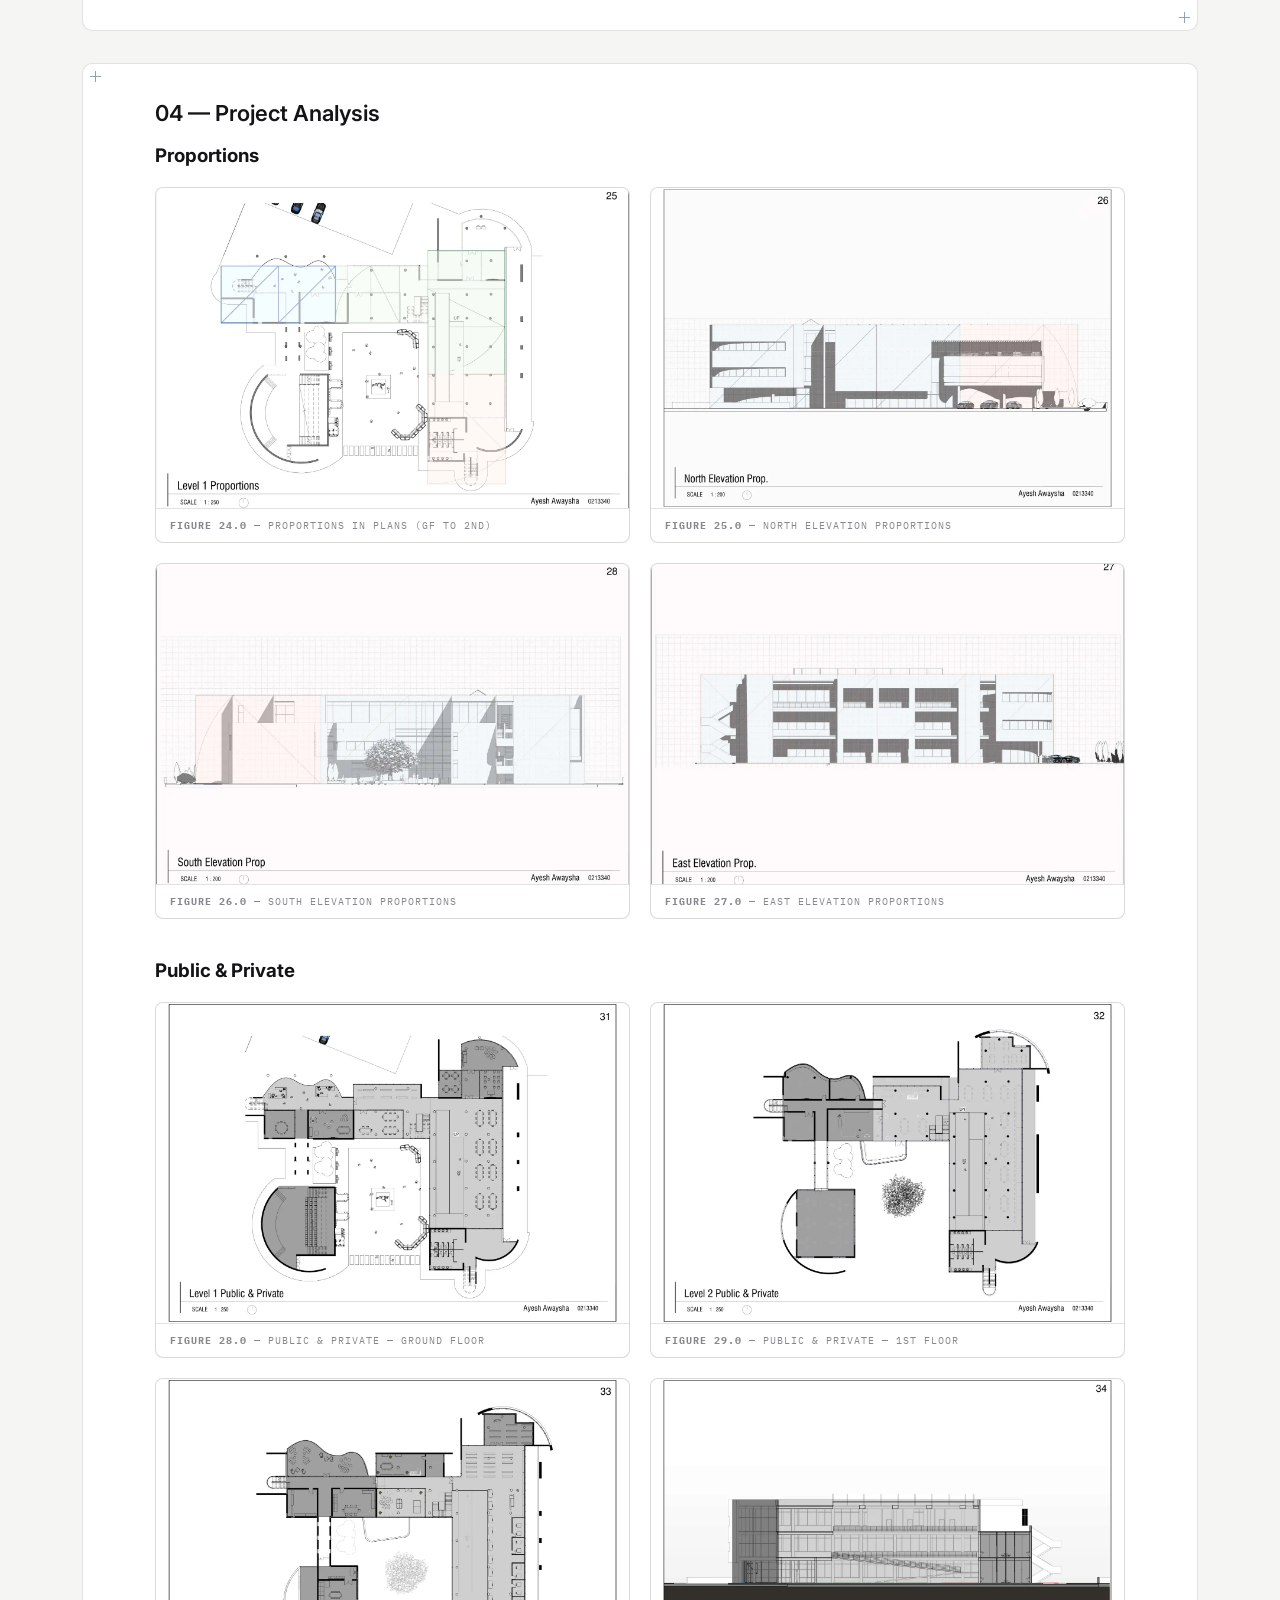
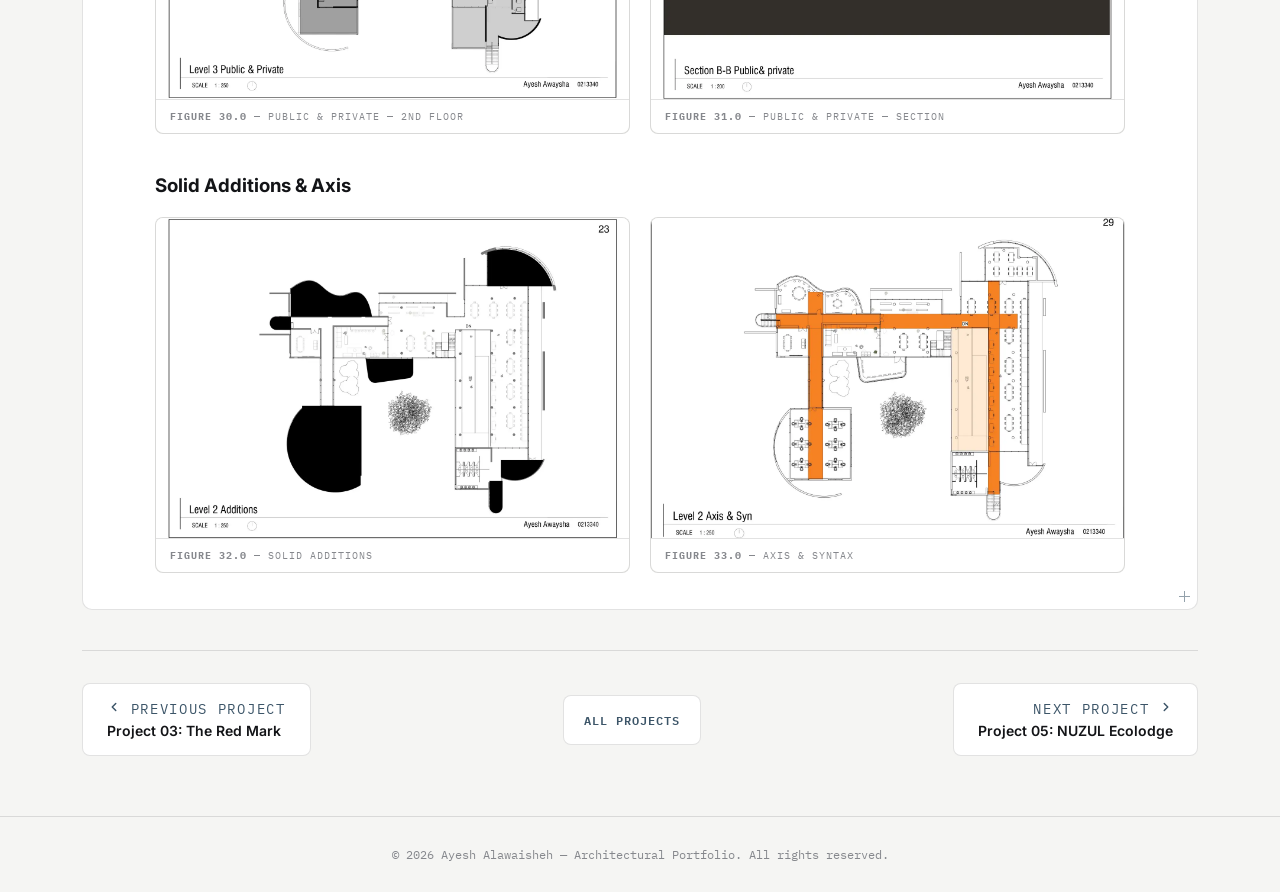
==== commit a3f8e94f: "mobil fix" ====
--- a/back-to-modernity.html
+++ b/back-to-modernity.html
@@ -20,9 +20,6 @@
         <svg width="16" height="16" viewBox="0 0 24 24" fill="none" stroke="currentColor" stroke-width="2.5" stroke-linecap="round" stroke-linejoin="round"><polyline points="15 18 9 12 15 6"/></svg> <span>Portfolio</span>
       </a>
       <div class="nav-project-tag mono">PROJECT 04 / 05</div>
-      <a href="book.html" class="nav-book-btn" title="Open digital flip book">Book
-        <svg width="14" height="14" viewBox="0 0 24 24" fill="none" stroke="currentColor" stroke-width="2" stroke-linecap="round" stroke-linejoin="round"><path d="M4 19.5A2.5 2.5 0 0 1 6.5 17H20"/><path d="M6.5 2H20v20H6.5A2.5 2.5 0 0 1 4 19.5v-15A2.5 2.5 0 0 1 6.5 2z"/></svg>
-      </a>
       <a href="nuzul.html" class="nav-next-btn">Next Project <svg width="16" height="16" viewBox="0 0 24 24" fill="none" stroke="currentColor" stroke-width="2.5" stroke-linecap="round" stroke-linejoin="round"><polyline points="9 18 15 12 9 6"/></svg></a>
       <button class="theme-toggle" id="themeToggle" aria-label="Toggle theme" title="Toggle dark/light mode">
         <svg class="sun-moon" viewBox="0 0 24 24" width="18" height="18" fill="none" stroke="currentColor" stroke-width="2" stroke-linecap="round" stroke-linejoin="round">
@@ -311,7 +308,7 @@
         entry.target.classList.remove('visible');
       }
     });
-  }, { threshold: 0.15 });
+  }, { threshold: 0 });
   cards.forEach(function(card) { observer.observe(card); });
 })();
 </script>
